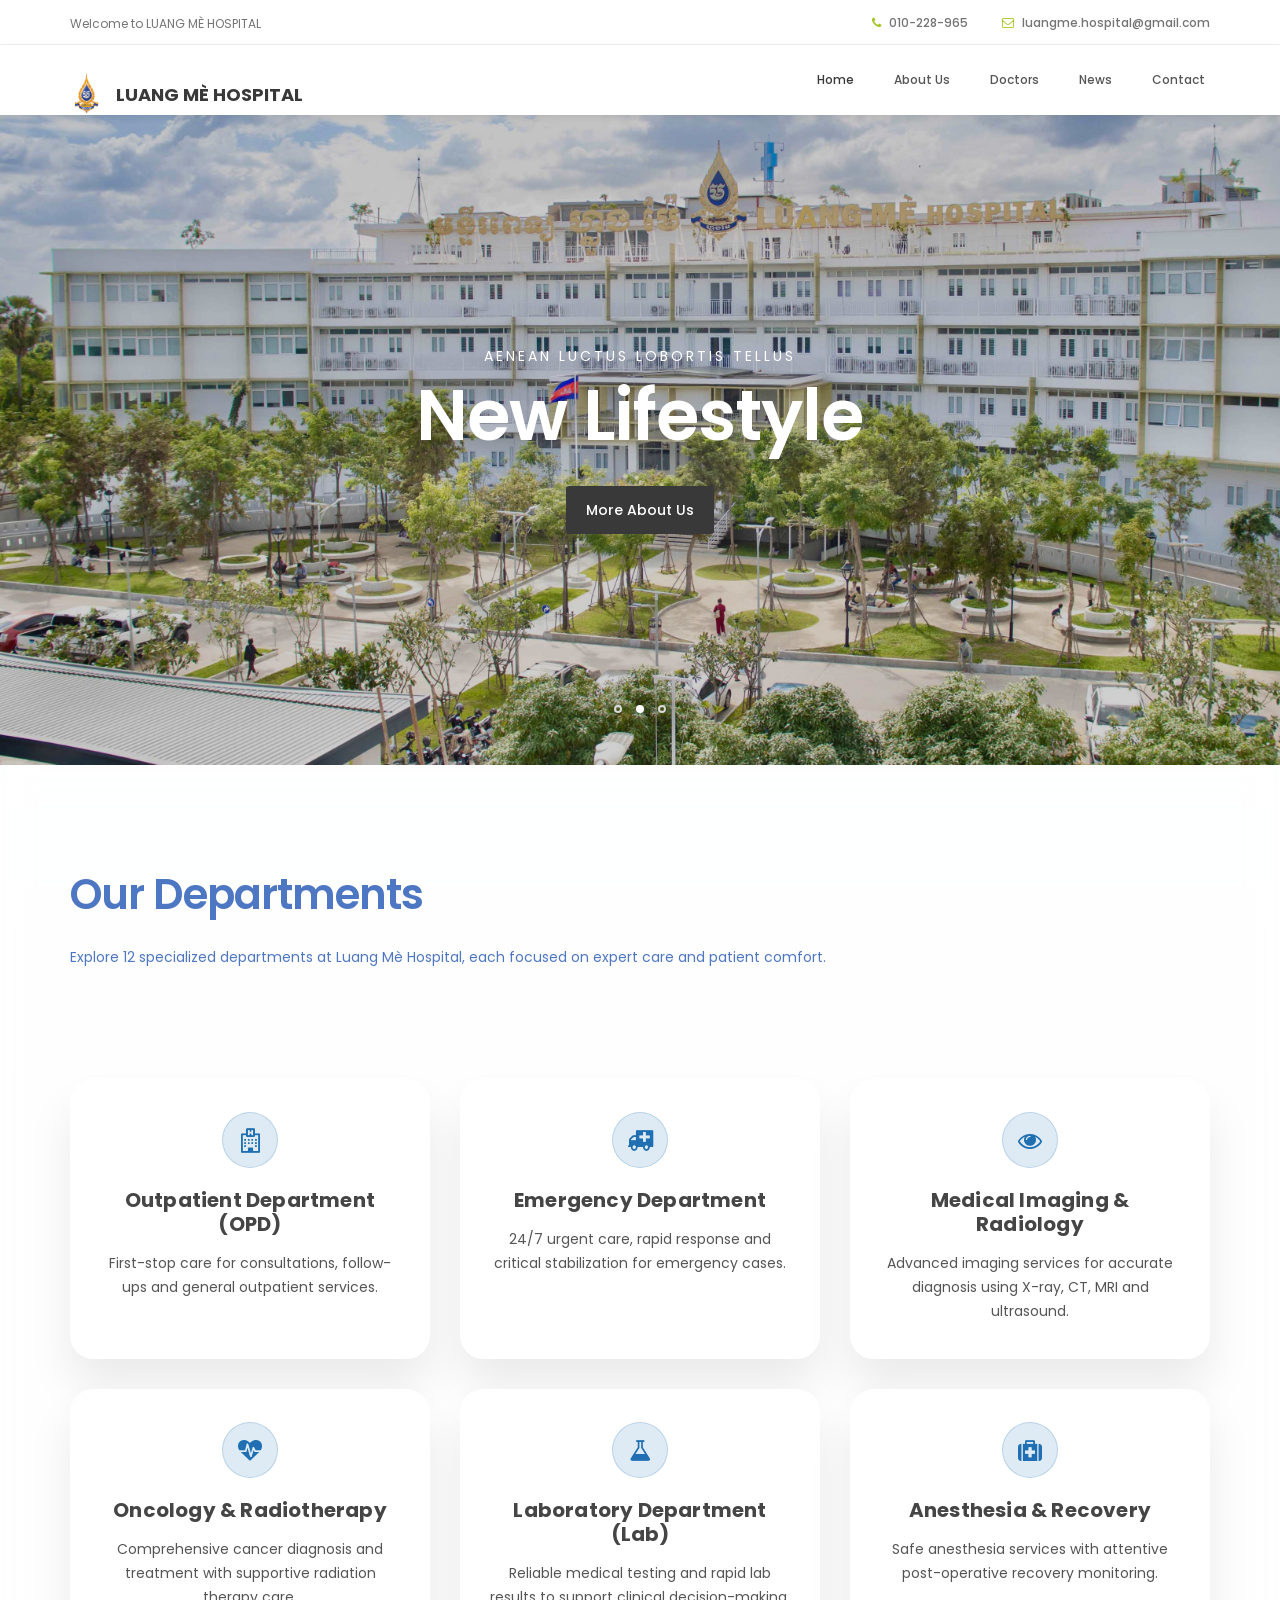
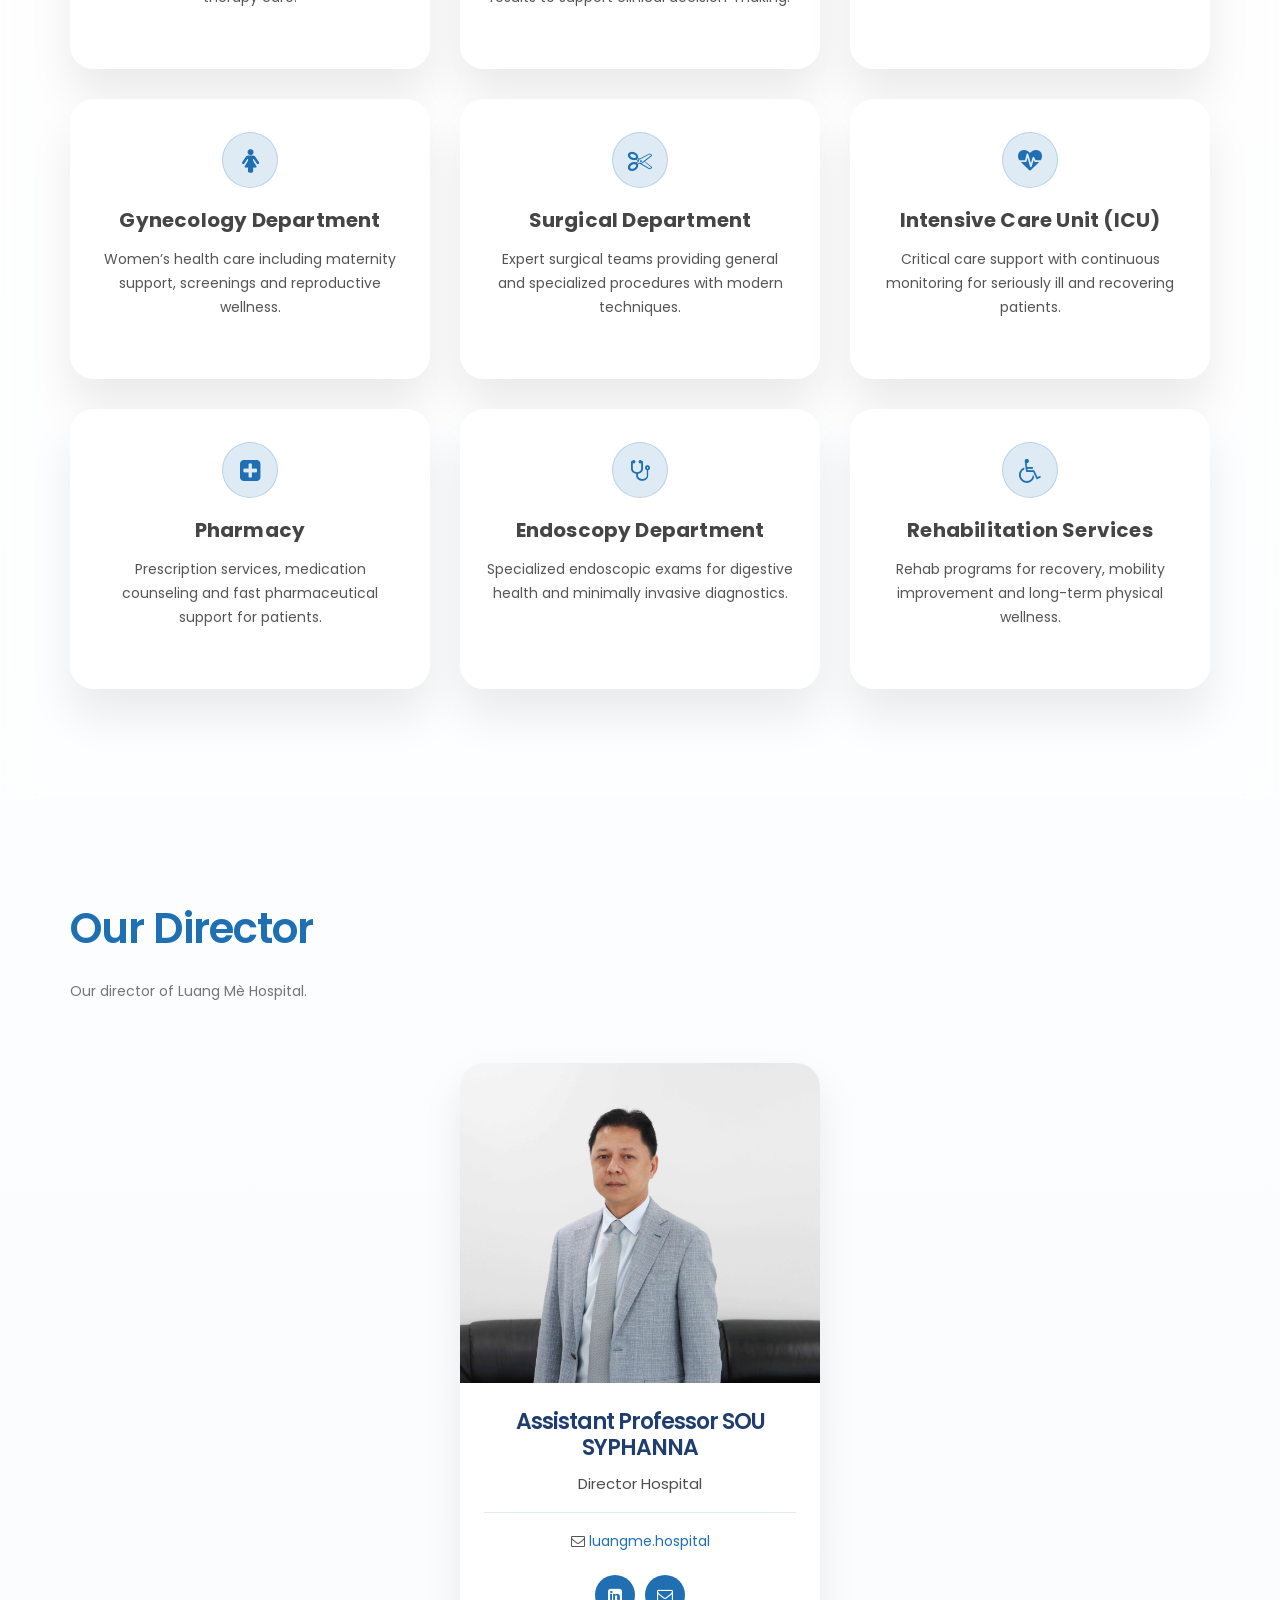
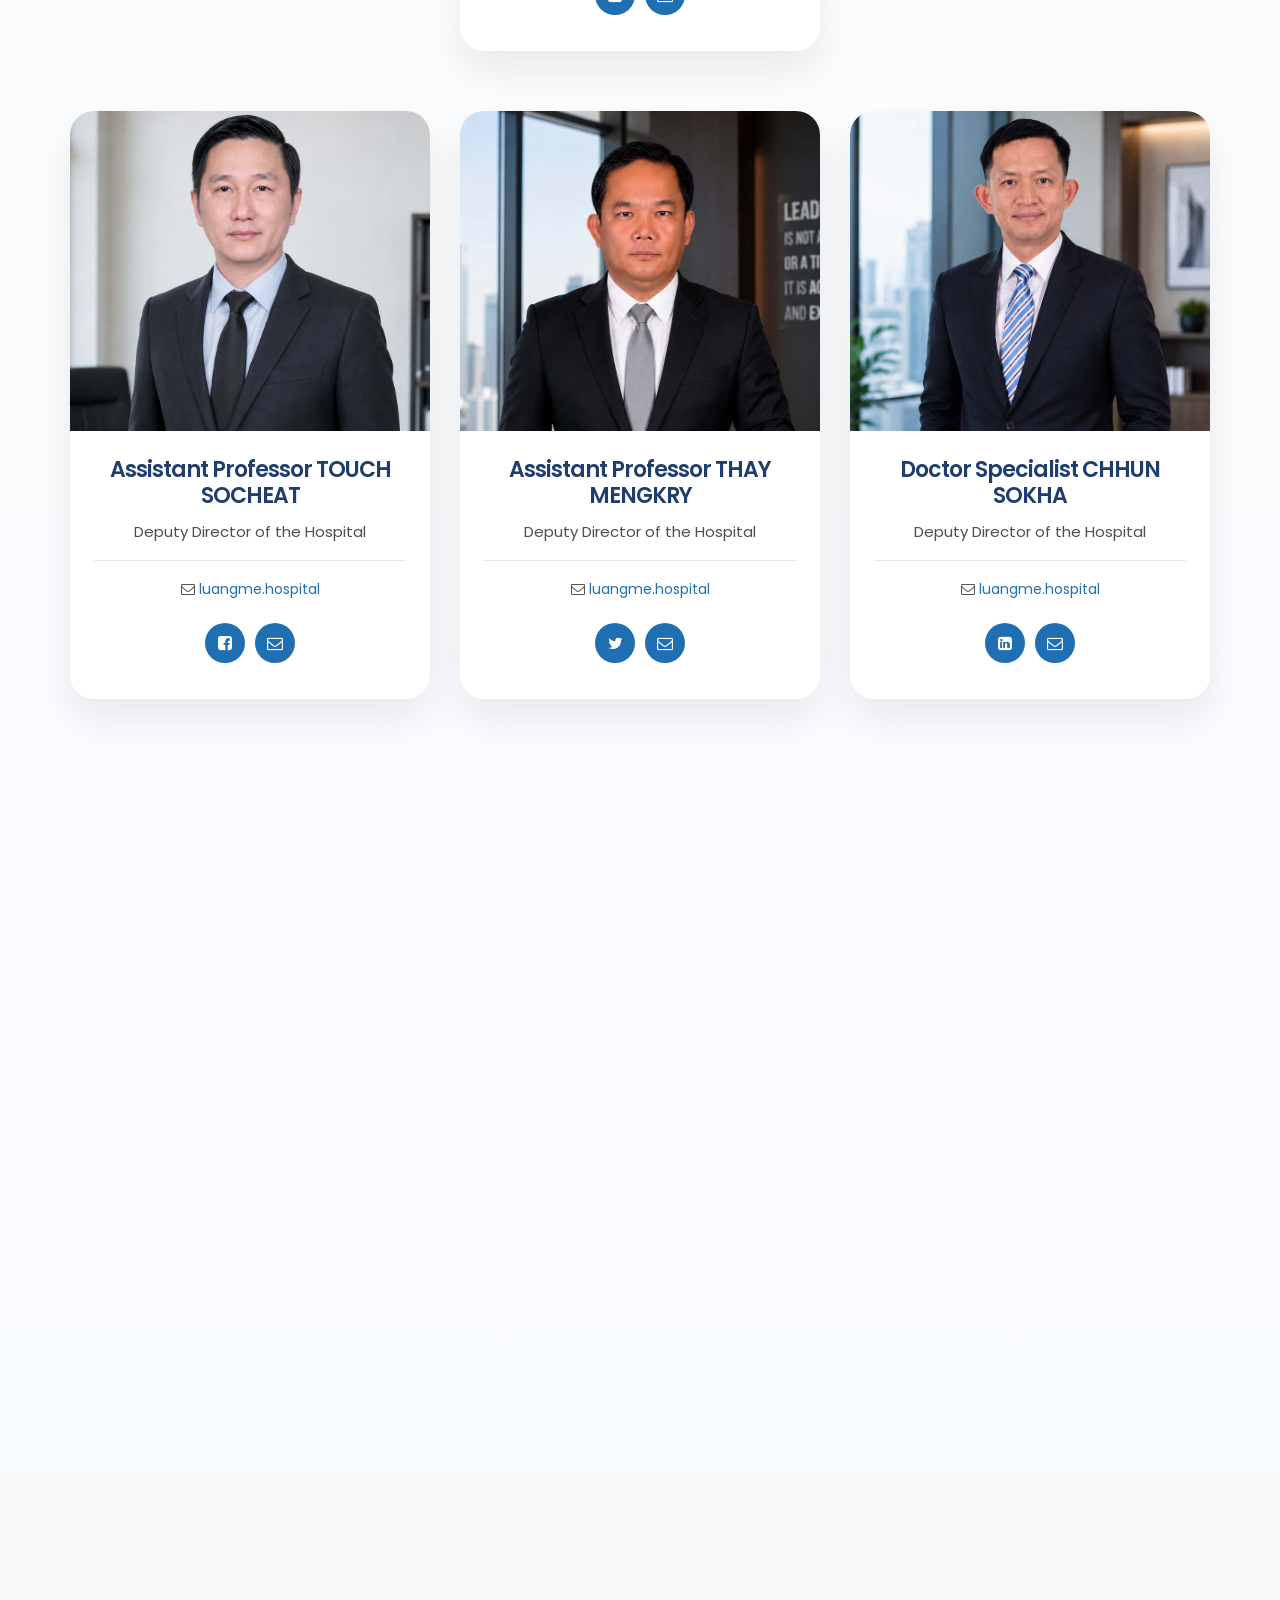
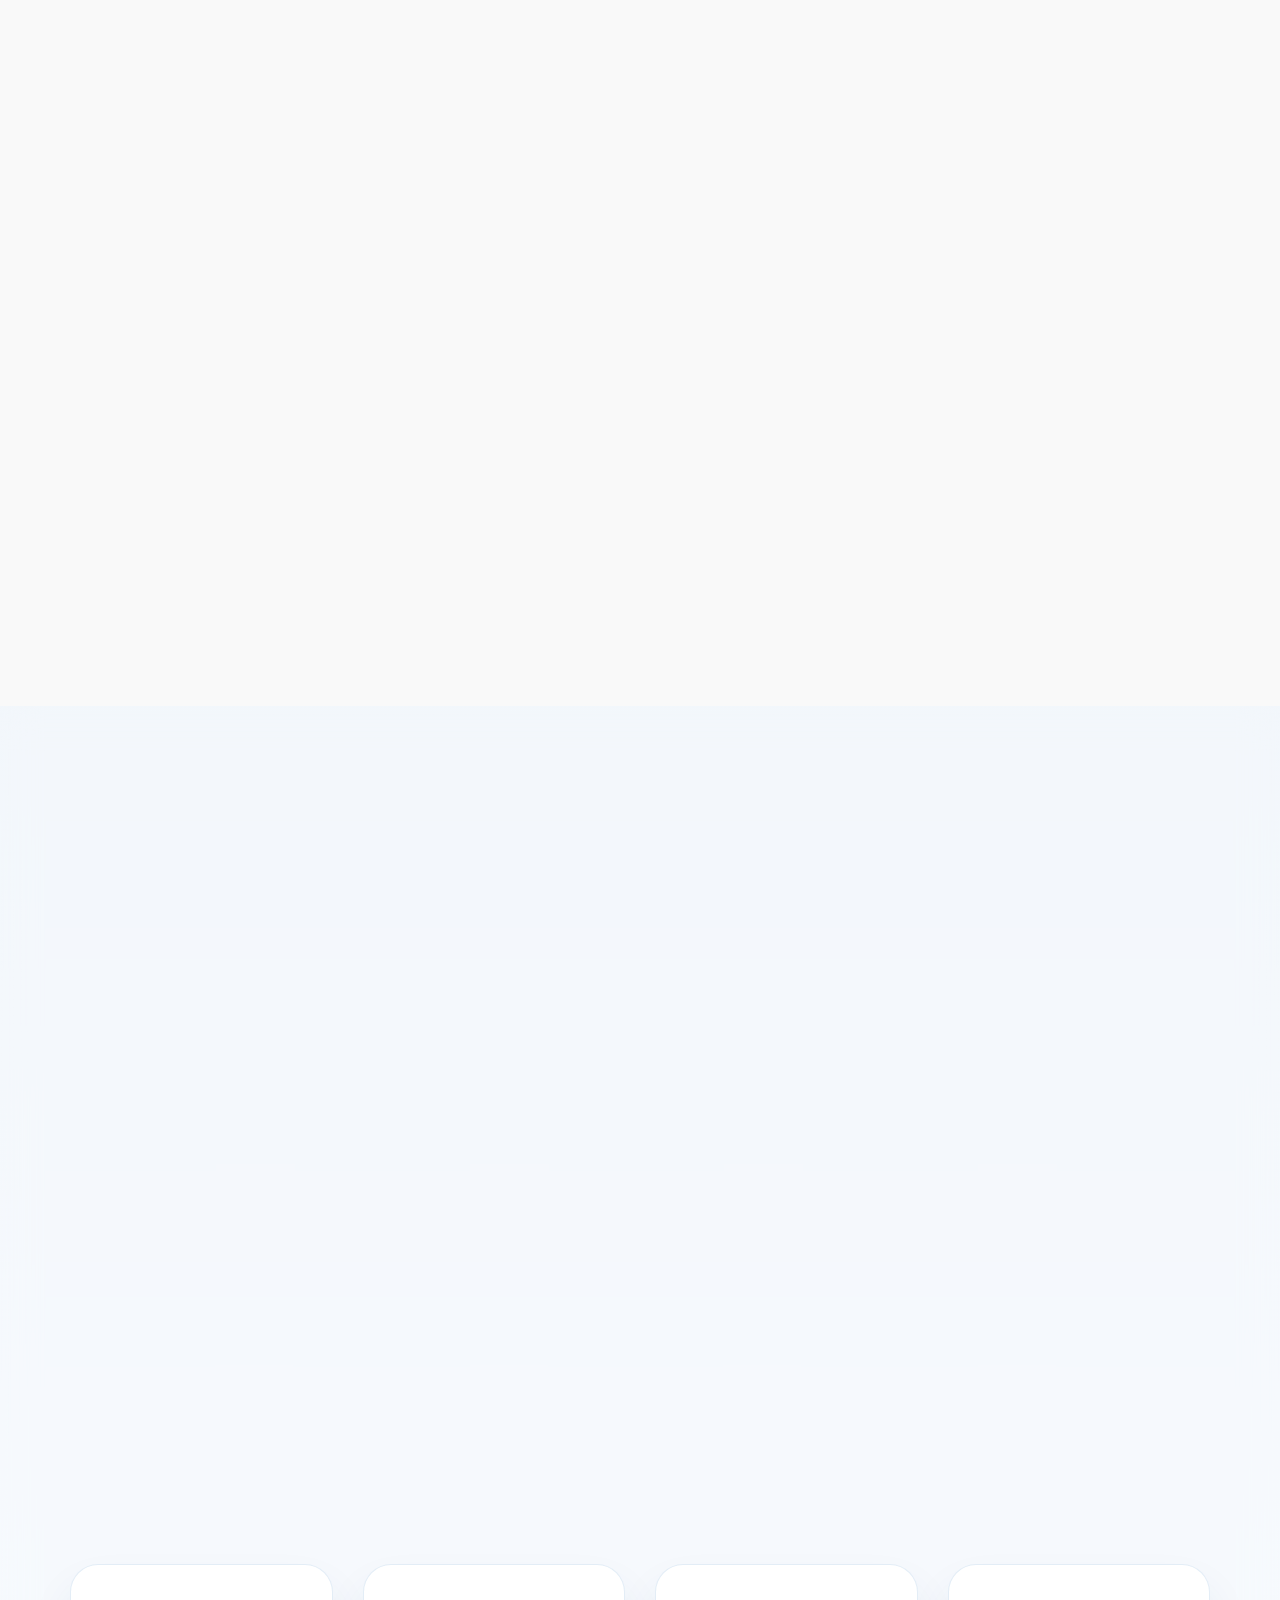
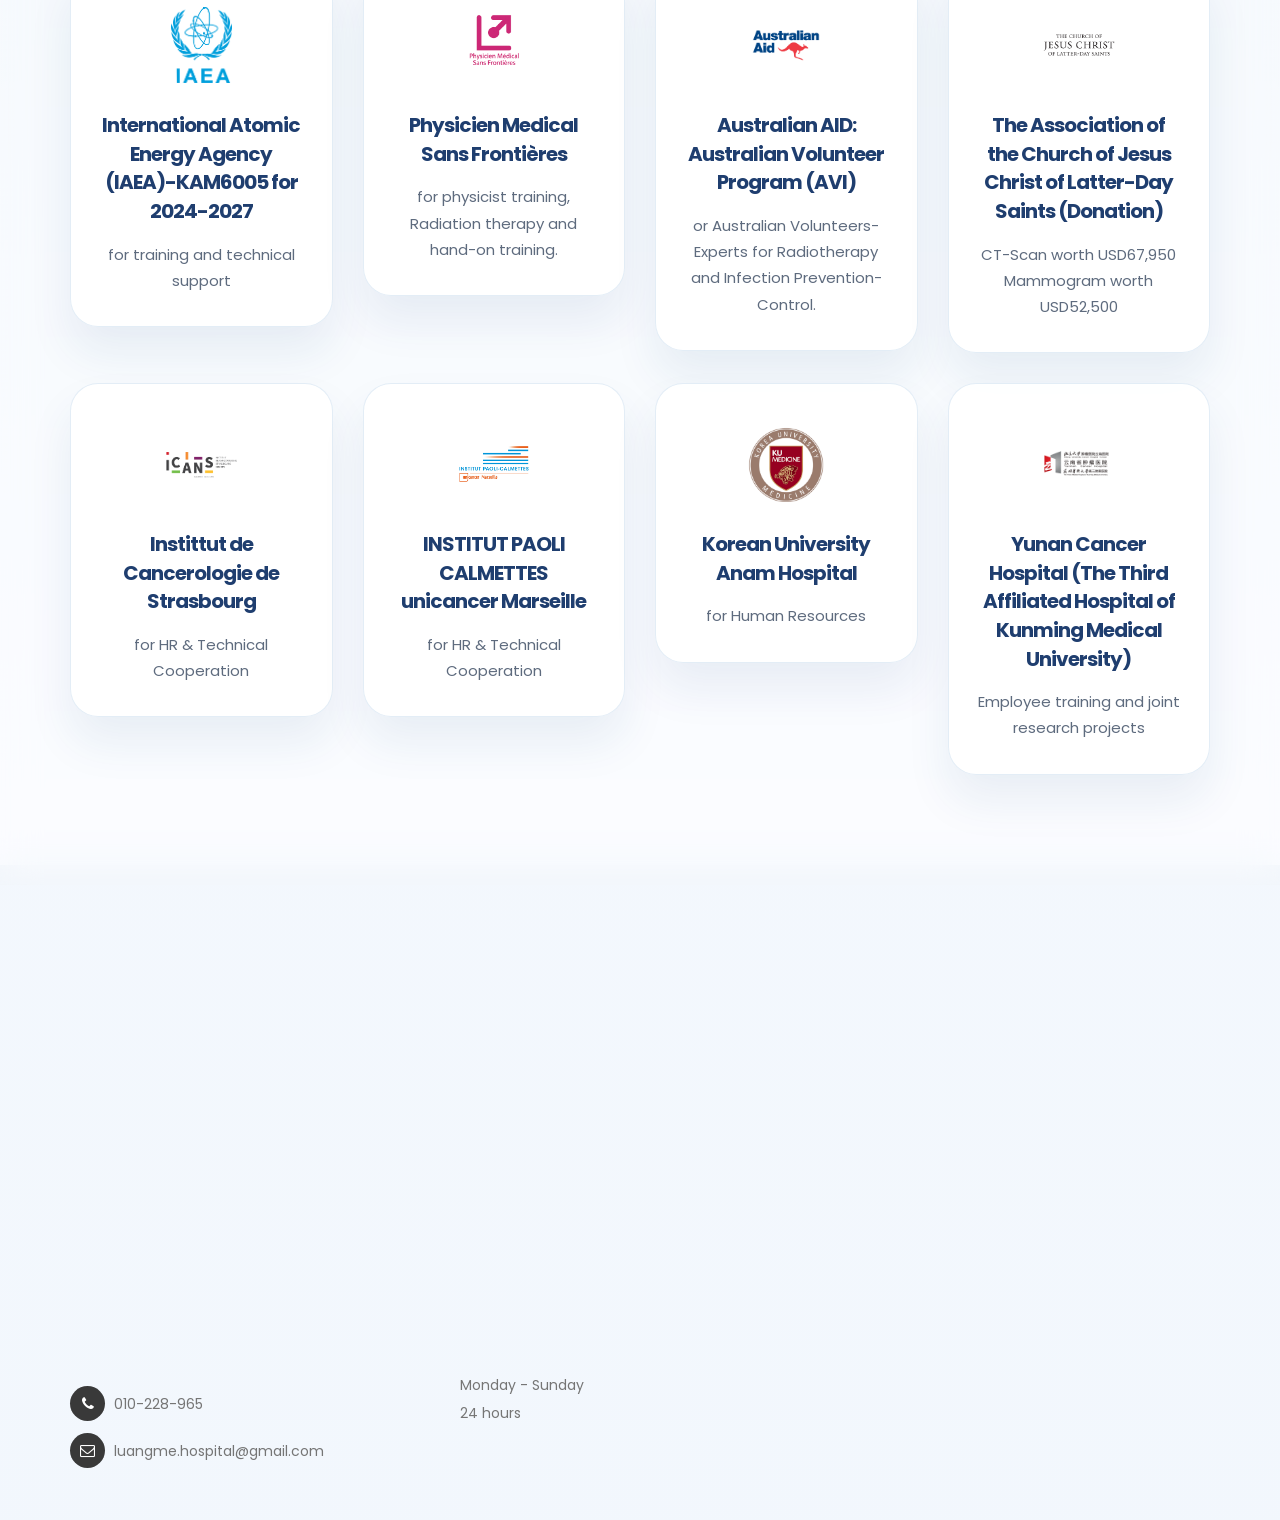
==== index.html @ 2bf67478 "Initial commit" ====
<!DOCTYPE html>
<html lang="en">
<head>

     <title>Health - Medical Website Template</title>
<!--

Template 2098 Health

http://www.tooplate.com/view/2098-health

-->
     <meta charset="UTF-8">
     <meta http-equiv="X-UA-Compatible" content="IE=Edge">
     <meta name="description" content="">
     <meta name="keywords" content="">
     <meta name="author" content="Tooplate">
     <meta name="viewport" content="width=device-width, initial-scale=1, maximum-scale=1">

     <link rel="stylesheet" href="css/bootstrap.min.css">
     <link rel="stylesheet" href="css/font-awesome.min.css">
     <link rel="stylesheet" href="css/animate.css">
     <link rel="stylesheet" href="css/owl.carousel.css">
     <link rel="stylesheet" href="css/owl.theme.default.min.css">

     <!-- MAIN CSS -->
     <link rel="stylesheet" href="css/tooplate-style.css">
     <style>
          body { background: linear-gradient(180deg, rgba(255,255,255,0.98), rgba(242,247,253,0.98)); }
          section#about { position: relative; padding: 100px 0 80px; background: rgba(255,255,255,0.22); }
          section#about::before { content: ''; position: absolute; inset: 0; background: rgba(255,255,255,0.18); backdrop-filter: blur(14px); -webkit-backdrop-filter: blur(14px); }
          section#about .container { position: relative; z-index: 1; }
          section#about .section-title { margin-bottom: 50px; }
          .glass-card { background: rgba(255,255,255,0.96); border: 1px solid rgba(255,255,255,0.9); border-radius: 24px; box-shadow: 0 28px 45px rgba(0,0,0,0.08); padding: 32px 26px; min-height: 280px; display: flex; flex-direction: column; align-items: center; text-align: center; transition: transform 0.3s ease, box-shadow 0.3s ease; }
          .glass-card:hover { transform: translateY(-10px); box-shadow: 0 30px 55px rgba(0,0,0,0.14); }
          .glass-card .dept-sticker { display: inline-flex; width: 56px; height: 56px; border-radius: 50%; background: rgba(31,111,178,0.14); color: #1f6fb2; align-items: center; justify-content: center; margin-bottom: 20px; font-size: 24px; border: 1px solid rgba(31,111,178,0.2); }
          .glass-card h4 { margin: 0 0 14px; font-size: 20px; font-weight: 700; letter-spacing: 0.2px; line-height: 1.2; }
          .glass-card p { margin: 0; color: #555; line-height: 1.7; flex: 1; }
          section#about .row > [class*="col-"] { margin-bottom: 30px; }
          .section-title.white-title h2, .section-title.white-title p { color: #fff; }
          #team .team-grid { margin-top: 30px; }
          #team .team-grid > [class*="col-"] { margin-bottom: 30px; }
          #team .doctor-card { background: rgba(255,255,255,0.98); border-radius: 24px; overflow: hidden; box-shadow: 0 20px 40px rgba(0,0,0,0.08); transition: transform 0.3s ease, box-shadow 0.3s ease; display: flex; flex-direction: column; height: 100%; }
          #team .doctor-card:hover { transform: translateY(-8px); box-shadow: 0 28px 48px rgba(0,0,0,0.14); }
          #team .doctor-card img { width: 100%; height: 320px; object-fit: cover; display: block; }
          #team .doctor-info { padding: 26px 24px 24px; text-align: center; display: flex; flex-direction: column; flex: 1; }
          #team .doctor-info h3 { margin: 0 0 10px; font-size: 22px; color: #1f3e6f; }
          #team .doctor-info p { margin: 0 0 16px; color: #4d4d4d; font-size: 15px; }
          #team .doctor-contact-info { border-top: 1px solid rgba(31,111,178,0.14); padding-top: 16px; margin-top: auto; }
          #team .doctor-contact-info p { margin-bottom: 8px; color: #555; font-size: 14px; }
          #team .doctor-contact-info a { color: #1f6fb2; text-decoration: none; }
          #team .doctor-card .social-icon { justify-content: center; gap: 10px; margin-top: 14px; display: flex; padding-bottom: 12px; }
          #team .doctor-card .social-icon li a { width: 40px; height: 40px; line-height: 40px; font-size: 16px; background: #1f6fb2; color: #fff; border-radius: 50%; transition: background 0.3s ease; }
          #team .doctor-card .social-icon li a:hover { background: #154a82; }
          section#news .row { row-gap: 32px; }
          section#news .col-md-4 { margin-bottom: 32px; }
          section#news .news-thumb { padding-bottom: 20px; }
          .partnership-section { position: relative; padding: 90px 0 80px; background: linear-gradient(180deg, rgba(17,100,173,0.08), rgba(245,248,255,0.98)); }
          .partnership-section::before { content: ''; position: absolute; inset: 0; background: rgba(255,255,255,0.55); backdrop-filter: blur(18px); -webkit-backdrop-filter: blur(18px); pointer-events: none; }
          .partnership-section .container { position: relative; z-index: 1; }
          .partnership-section .section-title, .partnership-section .subsection-title { margin-bottom: 40px; }
          .partnership-section .section-title h2, .partnership-section .subsection-title h3 { color: #16355f; }
          .partnership-section .section-title p, .partnership-section .subsection-title p { color: #4f5a6e; max-width: 760px; margin: 0 auto; }
          .partnership-section .subsection-title h3 { margin-top: 24px; font-size: 26px; letter-spacing: 0.2px; }
          .partnership-section .partner-card { background: rgba(255,255,255,0.92); border-radius: 28px; padding: 32px 28px; min-height: 220px; box-shadow: 0 26px 45px rgba(29,76,122,0.08); transition: transform 0.3s ease, box-shadow 0.3s ease; text-align: center; border: 1px solid rgba(31,111,178,0.12); }
          .partnership-section .partner-card:hover { transform: translateY(-8px); box-shadow: 0 30px 55px rgba(29,76,122,0.12); }
          .partnership-section .partner-logo { display: inline-flex; width: 96px; height: 96px; padding: 10px; align-items: center; justify-content: center; border-radius: 0; background: transparent; color: #1f6fb2; font-size: 32px; margin-bottom: 18px; border: none; overflow: hidden; }
          .partnership-section .partner-logo img { max-width: 100%; max-height: 100%; object-fit: contain; }
          .partnership-section .partner-logo.partner-logo--img { border-radius: 0; }
          .partnership-section .partner-logo.partner-logo--icon { border-radius: 0; }
          .partnership-section .partner-card h4 { margin: 0 0 14px; font-size: 20px; font-weight: 700; color: #1f3e6f; }
          .partnership-section .partner-card p { margin: 0; font-size: 15px; color: #5e6b7e; line-height: 1.75; }
          .partnership-section .partner-grid [class*="col-"] { margin-bottom: 30px; }
          @media (max-width: 767px) {
               .partnership-section .partner-card { padding: 24px 20px; }
               .partnership-section .partner-logo { width: 80px; height: 80px; font-size: 28px; padding: 8px; }
          }
     </style>

</head>
<body id="top" data-spy="scroll" data-target=".navbar-collapse" data-offset="50">

     <!-- PRE LOADER -->
     <section class="preloader">
          <div class="spinner">

               <span class="spinner-rotate"></span>
               
          </div>
     </section>


     <!-- HEADER -->
     <header>
          <div class="container">
               <div class="row">

                    <div class="col-md-4 col-sm-5">
                         <p>Welcome to LUANG MÈ HOSPITAL</p>
                    </div>
                         
                    <div class="col-md-8 col-sm-7 text-align-right">
                         <span class="phone-icon"><i class="fa fa-phone"></i> 010-228-965</span>
                         <span class="email-icon"><i class="fa fa-envelope-o"></i> <a href="#">luangme.hospital@gmail.com</a></span>
                    </div>

               </div>
          </div>
     </header>


     <!-- MENU -->
     <section class="navbar navbar-default navbar-static-top" role="navigation">
          <div class="container">

               <div class="navbar-header">
                    <button class="navbar-toggle" data-toggle="collapse" data-target=".navbar-collapse">
                         <span class="icon icon-bar"></span>
                         <span class="icon icon-bar"></span>
                         <span class="icon icon-bar"></span>
                    </button>
                    <!-- lOGO TEXT HERE -->
                    <a href="index.html" class="navbar-brand" aria-label="Luang Mè Hospital">
                         <img src="images/logo_hospital.png" alt="Luang Mè Hospital logo" style="max-height:50px; display:inline-block; vertical-align:middle;">
                         <span style="display:inline-block; vertical-align:middle; margin-left:8px; font-weight:700;">LUANG MÈ HOSPITAL</span>
                    </a>
               </div>

               <!-- MENU LINKS -->
               <div class="collapse navbar-collapse">
                    <ul class="nav navbar-nav navbar-right">
                         <li><a href="#top" class="smoothScroll">Home</a></li>
                         <li><a href="#about" class="smoothScroll">About Us</a></li>
                         <li><a href="#team" class="smoothScroll">Doctors</a></li>
                         <li><a href="#news" class="smoothScroll">News</a></li>
                         <li><a href="#google-map" class="smoothScroll">Contact</a></li>
                    </ul>
               </div>

          </div>
     </section>


     <!-- HOME -->
     <section id="home" class="slider" data-stellar-background-ratio="0.5">
          <div class="container">
               <div class="row">

                         <div class="owl-carousel owl-theme">
                              <div class="item item-first">
                                   <div class="caption">
                                        <div class="col-md-offset-1 col-md-10">
                                             <h3>Let's make your life happier</h3>
                                             <h1>Healthy Living</h1>
                                             <a href="#team" class="section-btn btn btn-default smoothScroll">Meet Our Doctors</a>
                                        </div>
                                   </div>
                              </div>

                              <div class="item item-second">
                                   <div class="caption">
                                        <div class="col-md-offset-1 col-md-10">
                                             <h3>Aenean luctus lobortis tellus</h3>
                                             <h1>New Lifestyle</h1>
                                             <a href="#about" class="section-btn btn btn-default btn-gray smoothScroll">More About Us</a>
                                        </div>
                                   </div>
                              </div>

                              <div class="item item-third">
                                   <div class="caption">
                                        <div class="col-md-offset-1 col-md-10">
                                             <h3>Pellentesque nec libero nisi</h3>
                                             <h1>Your Health Benefits</h1>
                                             <a href="#news" class="section-btn btn btn-default btn-blue smoothScroll">Read Stories</a>
                                        </div>
                                   </div>
                              </div>
                         </div>

               </div>
          </div>
     </section>


     <!-- ABOUT -->
     <section id="about" data-stellar-background-ratio="1">
          <div class="container">
               <div class="row">
                    <div class="col-md-12 col-sm-12">
                         <div class="section-title wow fadeInUp white-title" data-wow-delay="0.2s">
                              <h2 style="color: hsla(219, 63%, 44%, 0.833);">Our Departments</h2>
                              <p style="color: hsla(219, 63%, 44%, 0.833);">Explore 12 specialized departments at Luang Mè Hospital, each focused on expert care and patient comfort.</p>
                         </div>
                    </div>
               </div>
               <div class="row">
                    <div class="col-md-4 col-sm-6">
                         <div class="glass-card wow fadeInUp" data-wow-delay="0.2s">
                              <span class="dept-sticker"><i class="fa fa-hospital-o"></i></span>
                              <h4>Outpatient Department (OPD)</h4>
                              <p>First-stop care for consultations, follow-ups and general outpatient services.</p>
                         </div>
                    </div>
                    <div class="col-md-4 col-sm-6">
                         <div class="glass-card wow fadeInUp" data-wow-delay="0.3s">
                              <span class="dept-sticker"><i class="fa fa-ambulance"></i></span>
                              <h4>Emergency Department</h4>
                              <p>24/7 urgent care, rapid response and critical stabilization for emergency cases.</p>
                         </div>
                    </div>
                    <div class="col-md-4 col-sm-6">
                         <div class="glass-card wow fadeInUp" data-wow-delay="0.4s">
                              <span class="dept-sticker"><i class="fa fa-eye"></i></span>
                              <h4>Medical Imaging & Radiology</h4>
                              <p>Advanced imaging services for accurate diagnosis using X-ray, CT, MRI and ultrasound.</p>
                         </div>
                    </div>
                    <div class="col-md-4 col-sm-6">
                         <div class="glass-card wow fadeInUp" data-wow-delay="0.5s">
                              <span class="dept-sticker"><i class="fa fa-heartbeat"></i></span>
                              <h4>Oncology & Radiotherapy</h4>
                              <p>Comprehensive cancer diagnosis and treatment with supportive radiation therapy care.</p>
                         </div>
                    </div>
                    <div class="col-md-4 col-sm-6">
                         <div class="glass-card wow fadeInUp" data-wow-delay="0.6s">
                              <span class="dept-sticker"><i class="fa fa-flask"></i></span>
                              <h4>Laboratory Department (Lab)</h4>
                              <p>Reliable medical testing and rapid lab results to support clinical decision-making.</p>
                         </div>
                    </div>
                    <div class="col-md-4 col-sm-6">
                         <div class="glass-card wow fadeInUp" data-wow-delay="0.7s">
                              <span class="dept-sticker"><i class="fa fa-medkit"></i></span>
                              <h4>Anesthesia & Recovery</h4>
                              <p>Safe anesthesia services with attentive post-operative recovery monitoring.</p>
                         </div>
                    </div>
                    <div class="col-md-4 col-sm-6">
                         <div class="glass-card wow fadeInUp" data-wow-delay="0.8s">
                              <span class="dept-sticker"><i class="fa fa-female"></i></span>
                              <h4>Gynecology Department</h4>
                              <p>Women’s health care including maternity support, screenings and reproductive wellness.</p>
                         </div>
                    </div>
                    <div class="col-md-4 col-sm-6">
                         <div class="glass-card wow fadeInUp" data-wow-delay="0.9s">
                              <span class="dept-sticker"><i class="fa fa-scissors"></i></span>
                              <h4>Surgical Department</h4>
                              <p>Expert surgical teams providing general and specialized procedures with modern techniques.</p>
                         </div>
                    </div>
                    <div class="col-md-4 col-sm-6">
                         <div class="glass-card wow fadeInUp" data-wow-delay="1s">
                              <span class="dept-sticker"><i class="fa fa-heartbeat"></i></span>
                              <h4>Intensive Care Unit (ICU)</h4>
                              <p>Critical care support with continuous monitoring for seriously ill and recovering patients.</p>
                         </div>
                    </div>
                    <div class="col-md-4 col-sm-6">
                         <div class="glass-card wow fadeInUp" data-wow-delay="1.1s">
                              <span class="dept-sticker"><i class="fa fa-plus-square"></i></span>
                              <h4>Pharmacy</h4>
                              <p>Prescription services, medication counseling and fast pharmaceutical support for patients.</p>
                         </div>
                    </div>
                    <div class="col-md-4 col-sm-6">
                         <div class="glass-card wow fadeInUp" data-wow-delay="1.2s">
                              <span class="dept-sticker"><i class="fa fa-stethoscope"></i></span>
                              <h4>Endoscopy Department</h4>
                              <p>Specialized endoscopic exams for digestive health and minimally invasive diagnostics.</p>
                         </div>
                    </div>
                    <div class="col-md-4 col-sm-6">
                         <div class="glass-card wow fadeInUp" data-wow-delay="1.3s">
                              <span class="dept-sticker"><i class="fa fa-wheelchair"></i></span>
                              <h4>Rehabilitation Services</h4>
                              <p>Rehab programs for recovery, mobility improvement and long-term physical wellness.</p>
                         </div>
                    </div>
               </div>
          </div>
     </section>

     <!-- -------------EAM ------------------->
     <section id="team" data-stellar-background-ratio="1">
          <div class="container">
               <div class="row">

                    <div class="col-md-12 col-sm-12">
                         <div class="section-title wow fadeInUp" data-wow-delay="0.1s">
                              <h2 style="color: #1f70b2;">Our Director</h2>
                              <p>Our director of Luang Mè Hospital.</p>
                         </div>
                    </div>
               </div>
               <div class="row team-grid">
                    <div class="col-md-4 col-md-offset-4 col-sm-8 col-sm-offset-2">
                         <div class="doctor-card wow fadeInUp" data-wow-delay="0.2s">
                              <img src="images/dr_lmh1.jpg" class="img-responsive" alt="Dr. Samuel Lee">
                              <div class="doctor-info">
                                   <h3>Assistant Professor SOU SYPHANNA</h3>
                                   <p>Director Hospital</p>
                                   <div class="doctor-contact-info">
                                        <p><i class="fa fa-envelope-o"></i> <a href="mailto:samuel.lee@luangme.hospital">luangme.hospital</a></p>
                                   </div>
                                   <ul class="social-icon">
                                        <li><a href="#" class="fa fa-linkedin-square"></a></li>
                                        <li><a href="#" class="fa fa-envelope-o"></a></li>
                                   </ul>
                              </div>
                         </div>
                    </div>
               </div>
               <div class="row team-grid">
                    <div class="col-md-4 col-sm-6">
                         <div class="doctor-card wow fadeInUp" data-wow-delay="0.4s">
                              <img src="images/dr.cheat.jpg" class="img-responsive" alt="Dr. Daniel Brown">
                              <div class="doctor-info">
                                   <h3>Assistant Professor TOUCH SOCHEAT</h3>
                                   <p>Deputy Director of the Hospital</p>
                                   <div class="doctor-contact-info">
                                        <p><i class="fa fa-envelope-o"></i> <a href="mailto:emily.carter@luangme.hospital">luangme.hospital</a></p>
                                   </div>
                                   <ul class="social-icon">
                                        <li><a href="#" class="fa fa-facebook-square"></a></li>
                                        <li><a href="#" class="fa fa-envelope-o"></a></li>
                                   </ul>
                              </div>
                         </div>
                    </div>
                    <div class="col-md-4 col-sm-6">
                         <div class="doctor-card wow fadeInUp" data-wow-delay="0.6s">
                              <img src="images/dr.menkry.jpg" class="img-responsive" alt="Dr. Daniel Brown">
                              <div class="doctor-info">
                                   <h3>Assistant Professor THAY MENGKRY</h3>
                                   <p>Deputy Director of the Hospital</p>
                                   <div class="doctor-contact-info">
                                        <p><i class="fa fa-envelope-o"></i> <a href="mailto:sophia.nguyen@luangme.hospital">luangme.hospital</a></p>
                                   </div>
                                   <ul class="social-icon">
                                        <li><a href="#" class="fa fa-twitter"></a></li>
                                        <li><a href="#" class="fa fa-envelope-o"></a></li>
                                   </ul>
                              </div>
                         </div>
                    </div>
                    <div class="col-md-4 col-sm-6">
                         <div class="doctor-card wow fadeInUp" data-wow-delay="0.8s">
                              <img src="images/dr.sokha.jpg" class="img-responsive" alt="Dr. Daniel Brown">
                              <div class="doctor-info">
                                   <h3>Doctor Specialist CHHUN SOKHA</h3>
                                   <p>Deputy Director of the Hospital</p>
                                   <div class="doctor-contact-info">
                                        <p><i class="fa fa-envelope-o"></i> <a href="mailto:noah.parker@luangme.hospital">luangme.hospital</a></p>
                                   </div>
                                   <ul class="social-icon">
                                        <li><a href="#" class="fa fa-linkedin-square"></a></li>
                                        <li><a href="#" class="fa fa-envelope-o"></a></li>
                                   </ul>
                              </div>
                         </div>
                    </div>
               </div>
               <div class="row team-grid">
                    <div class="col-md-4 col-sm-6">
                         <div class="doctor-card wow fadeInUp" data-wow-delay="1s">
                              <img src="images/dr.bel.jpg" class="img-responsive" alt="Dr. Daniel Brown">
                              <div class="doctor-info">
                                   <h3>Doctor Specialist SEAP BELL</h3>
                                   <p>Head of Medical office</p>
                                   <div class="doctor-contact-info">
                                        <p><i class="fa fa-envelope-o"></i> <a href="mailto:maya.singh@luangme.hospital">luangme.hospital</a></p>
                                   </div>
                                   <ul class="social-icon">
                                        <li><a href="#" class="fa fa-facebook-square"></a></li>
                                        <li><a href="#" class="fa fa-envelope-o"></a></li>
                                   </ul>
                              </div>
                         </div>
                    </div>
                    <div class="col-md-4 col-sm-6">
                         <div class="doctor-card wow fadeInUp" data-wow-delay="1.2s">
                              <img src="images/lmh5.jpg" class="img-responsive" alt="Dr. Daniel Brown">
                              <div class="doctor-info">
                                   <h3>Mr. UN CHANKOSOL</h3>
                                   <p>Head of Administration office & Human Resource Development</p>
                                   <div class="doctor-contact-info">
                                        <p><i class="fa fa-envelope-o"></i> <a href="mailto:daniel.brown@luangme.hospital">luangme.hospital</a></p>
                                   </div>
                                   <ul class="social-icon">
                                        <li><a href="#" class="fa fa-twitter"></a></li>
                                        <li><a href="#" class="fa fa-envelope-o"></a></li>
                                   </ul>
                              </div>
                         </div>
                    </div>
                    <div class="col-md-4 col-sm-6">
                         <div class="doctor-card wow fadeInUp" data-wow-delay="1.4s">
                              <img src="images/mrs.laty.jpg" class="img-responsive" alt="Dr. Daniel Brown">
                              <div class="doctor-info">
                                   <h3>Mrs. MA LATY</h3>
                                   <p>Head of Accounting office</p>
                                   <div class="doctor-contact-info">
                                        <p><i class="fa fa-envelope-o"></i> <a href="mailto:daniel.brown@luangme.hospital">luangme.hospital</a></p>
                                   </div>
                                   <ul class="social-icon">
                                        <li><a href="#" class="fa fa-twitter"></a></li>
                                        <li><a href="#" class="fa fa-envelope-o"></a></li>
                                   </ul>
                              </div>
                         </div>
                    </div>
               </div>
          </div>
     </section>
  <!-- DEPARTMENT OF LUANG MÈ HOSPITAL -->
     <section id="news" data-stellar-background-ratio="2.5">
          <div class="container">
               <div class="row">
                    <div class="col-md-12 col-sm-12">
                         <div class="section-title wow fadeInUp" data-wow-delay="0.1s">
                              <h2 style="color: #1f6fb2;">DEPARTMENT OF LUANG MÈ HOSPITAL</h2>
                         </div>
                    </div>
                    <div class="col-md-4 col-sm-6">
                         <!-- NEWS THUMB -->
                         <div class="news-thumb wow fadeInUp" data-wow-delay="0.4s">
                              <a href="news-detail.html">
                                   <img src="images/OPD.jpg" class="img-responsive" alt="">
                              </a>
                              <div class="news-info">
                                   <span></span>
                                   <h3><a href="news-detail.html">Outpatient Department</a></h3>
                                   <p></p>
                                   <div class="author">
                                        <img src="images/logo_hospital.png" class="img-responsive" alt="">
                                        <div class="author-info">
                                             <h5>Jeremie Carlson</h5>
                                             <p>CEO / Founder</p>
                                        </div>
                                   </div>
                              </div>
                         </div>
                    </div>
                    <div class="col-md-4 col-sm-6">
                         <!-- NEWS THUMB -->
                         <div class="news-thumb wow fadeInUp" data-wow-delay="0.6s">
                              <a href="news-detail.html">
                                   <img src="images/ED.jpg" class="img-responsive" alt="">
                              </a>
                              <div class="news-info">
                                   <span></span>
                                   <h3><a href="news-detail.html">Emergency Department</a></h3>
                                   <p></p>
                                   <div class="author">
                                        <img src="images/logo_hospital.png" class="img-responsive" alt="">
                                        <div class="author-info">
                                             <h5>Jason Stewart</h5>
                                             <p>General Director</p>
                                        </div>
                                   </div>
                              </div>
                         </div>
                    </div>
                    <div class="col-md-4 col-sm-6">
                         <!-- NEWS THUMB -->
                         <div class="news-thumb wow fadeInUp" data-wow-delay="0.8s">
                              <a href="news-detail.html">
                                   <img src="images/Radiology.JPG" class="img-responsive" alt="">
                              </a>
                              <div class="news-info">
                                   <span></span>
                                   <h3><a href="news-detail.html">Medical Imaging & Radiology</a></h3>
                                   <p></p>
                                   <div class="author">
                                        <img src="images/logo_hospital.png" class="img-responsive" alt="">
                                        <div class="author-info">
                                             <h5>Andrio Abero</h5>
                                             <p>Online Advertising</p>
                                        </div>
                                   </div>
                              </div>
                         </div>
                    </div>
               </div>
                <div class="row">
                    <div class="col-md-12 col-sm-12">
                    </div>
                    <div class="col-md-4 col-sm-6">
                         <!-- NEWS THUMB -->
                         <div class="news-thumb wow fadeInUp" data-wow-delay="0.4s">
                              <a href="news-detail.html">
                                   <img src="images/linac.jpg" class="img-responsive" alt="">
                              </a>
                              <div class="news-info">
                                   <span></span>
                                   <h3><a href="news-detail.html">Oncology & Radiotherapy</a></h3>
                                   <p></p>
                                   <div class="author">
                                        <img src="images/logo_hospital.png" class="img-responsive" alt="">
                                        <div class="author-info">
                                             <h5>Jeremie Carlson</h5>
                                             <p>CEO / Founder</p>
                                        </div>
                                   </div>
                              </div>
                         </div>
                    </div>
                    <div class="col-md-4 col-sm-6">
                         <!-- NEWS THUMB -->
                         <div class="news-thumb wow fadeInUp" data-wow-delay="0.6s">
                              <a href="news-detail.html">
                                  <img src="images/lab.JPG" class="img-responsive" alt="">
                              </a>
                              <div class="news-info">
                                   <span></span>
                                   <h3><a href="news-detail.html">Laboratory Department</a></h3>
                                   <p></p>
                                   <div class="author">
                                        <img src="images/logo_hospital.png" class="img-responsive" alt="">
                                        <div class="author-info">
                                             <h5>Jason Stewart</h5>
                                             <p>General Director</p>
                                        </div>
                                   </div>
                              </div>
                         </div>
                    </div>
                    <div class="col-md-4 col-sm-6">
                         <div class="news-thumb wow fadeInUp" data-wow-delay="0.8s">
                              <a href="news-detail.html">
                                   <img src="images/recovery.jpg" class="img-responsive" alt="">
                              </a>
                              <div class="news-info">
                                   <span></span>
                                   <h3><a href="news-detail.html">Anesthesia & Recovery</a></h3>
                                   <p></p>
                                   <div class="author">
                                        <img src="images/logo_hospital.png" class="img-responsive" alt="">
                                        <div class="author-info">
                                             <h5>Andrio Abero</h5>
                                             <p>Online Advertising</p>
                                        </div>
                                   </div>
                              </div>
                         </div>
                    </div>
               </div>
                <div class="row">
                    <div class="col-md-12 col-sm-12">
                    </div>
                    <div class="col-md-4 col-sm-6">
                         <!-- NEWS THUMB -->
                         <div class="news-thumb wow fadeInUp" data-wow-delay="0.4s">
                             <a href="news-detail.html">
                                   <img src="images/recovery.jpg" class="img-responsive" alt="">
                              </a>
                              <div class="news-info">
                                   <span></span>
                                   <h3><a href="news-detail.html">Anesthesia & Recovery</a></h3>
                                   <p></p>
                                   <div class="author">
                                        <img src="images/logo_hospital.png" class="img-responsive" alt="">
                                        <div class="author-info">
                                             <h5>Andrio Abero</h5>
                                             <p>Online Advertising</p>
                                        </div>
                                   </div>
                              </div>
                         </div>
                    </div>
                    <div class="col-md-4 col-sm-6">
                         <!-- NEWS THUMB -->
                         <div class="news-thumb wow fadeInUp" data-wow-delay="0.6s">
                             <a href="news-detail.html">
                                   <img src="images/recovery.jpg" class="img-responsive" alt="">
                              </a>
                              <div class="news-info">
                                   <span></span>
                                   <h3><a href="news-detail.html">Anesthesia & Recovery</a></h3>
                                   <p></p>
                                   <div class="author">
                                        <img src="images/logo_hospital.png" class="img-responsive" alt="">
                                        <div class="author-info">
                                             <h5>Andrio Abero</h5>
                                             <p>Online Advertising</p>
                                        </div>
                                   </div>
                              </div>
                         </div>
                    </div>
                    <div class="col-md-4 col-sm-6">
                         <!-- NEWS THUMB -->
                         <div class="news-thumb wow fadeInUp" data-wow-delay="0.8s">
                             <a href="news-detail.html">
                                   <img src="images/recovery.jpg" class="img-responsive" alt="">
                              </a>
                              <div class="news-info">
                                   <span></span>
                                   <h3><a href="news-detail.html">Anesthesia & Recovery</a></h3>
                                   <p></p>
                                   <div class="author">
                                        <img src="images/logo_hospital.png" class="img-responsive" alt="">
                                        <div class="author-info">
                                             <h5>Andrio Abero</h5>
                                             <p>Online Advertising</p>
                                        </div>
                                   </div>
                              </div>
                         </div>
                    </div>
               </div>
                <div class="row">
                    <div class="col-md-12 col-sm-12">
                    </div>
                    <div class="col-md-4 col-sm-6">
                         <!-- NEWS THUMB -->
                         <div class="news-thumb wow fadeInUp" data-wow-delay="0.4s">
                             <a href="news-detail.html">
                                   <img src="images/recovery.jpg" class="img-responsive" alt="">
                              </a>
                              <div class="news-info">
                                   <span></span>
                                   <h3><a href="news-detail.html">Anesthesia & Recovery</a></h3>
                                   <p></p>
                                   <div class="author">
                                        <img src="images/logo_hospital.png" class="img-responsive" alt="">
                                        <div class="author-info">
                                             <h5>Andrio Abero</h5>
                                             <p>Online Advertising</p>
                                        </div>
                                   </div>
                              </div>
                         </div>
                    </div>

                    <div class="col-md-4 col-sm-6">
                         <!-- NEWS THUMB -->
                         <div class="news-thumb wow fadeInUp" data-wow-delay="0.6s">
                              <a href="news-detail.html">
                                   <img src="images/recovery.jpg" class="img-responsive" alt="">
                              </a>
                              <div class="news-info">
                                   <span></span>
                                   <h3><a href="news-detail.html">Anesthesia & Recovery</a></h3>
                                   <p></p>
                                   <div class="author">
                                        <img src="images/logo_hospital.png" class="img-responsive" alt="">
                                        <div class="author-info">
                                             <h5>Andrio Abero</h5>
                                             <p>Online Advertising</p>
                                        </div>
                                   </div>
                              </div>
                         </div>
                    </div>
                    <div class="col-md-4 col-sm-6">
                         <!-- NEWS THUMB -->
                         <div class="news-thumb wow fadeInUp" data-wow-delay="0.8s">
                           <a href="news-detail.html">
                                   <img src="images/recovery.jpg" class="img-responsive" alt="">
                              </a>
                              <div class="news-info">
                                   <span></span>
                                   <h3><a href="news-detail.html">Anesthesia & Recovery</a></h3>
                                   <p></p>
                                   <div class="author">
                                        <img src="images/logo_hospital.png" class="img-responsive" alt="">
                                        <div class="author-info">
                                             <h5>Andrio Abero</h5>
                                             <p>Online Advertising</p>
                                        </div>
                                   </div>
                              </div>
                         </div>
                    </div>
               </div>
          </div>
     </section>


  <!-- PARTNERSHIPS -->
  <section id="partnerships" class="partnership-section" data-stellar-background-ratio="3">
          <div class="container">
               <div class="row">
                    <div class="col-md-12 col-sm-12">
                         <div class="section-title wow fadeInUp" data-wow-delay="0.4s" style="text-align: center;">
                              <h2 style="color: #1f6fb2;">Our Partnerships</h2>
                              <p>Luang Mè Hospital works with trusted partners to deliver exceptional care locally and around the world.</p>
                         </div>
                    </div>
               </div>
               <div class="row partner-grid">
                    <div class="col-md-4 col-sm-6">
                         <div class="partner-card wow fadeInUp" data-wow-delay="0.4s">
                              <div class="partner-logo partner-logo--img">
                                   <img src="images/UHS_Cambodia_logo.png" alt="UHS Cambodia">
                              </div>
                              <h4>University of Health Science</h4>
                              <p></p>
                         </div>
                    </div>
                    <div class="col-md-4 col-sm-6">
                         <div class="partner-card wow fadeInUp" data-wow-delay="0.6s">
                              <div class="partner-logo partner-logo--img">
                                   <img src="images/Nokor Tep Organization.png" alt="Nokor Tep Organization">
                              </div>
                              <h4>Nokor Tep Organization</h4>
                              <p></p>
                         </div>
                    </div>
                    <div class="col-md-4 col-sm-6">
                         <div class="partner-card wow fadeInUp" data-wow-delay="0.8s">
                              <div class="partner-logo partner-logo--img">
                                   <img src="images/University of Puthisastra.jpg" alt="University of Puthisastra">
                              </div>
                              <h4>University of Puthisastra</h4>
                              <p></p>
                         </div>
                    </div>
                    <div class="col-md-4 col-sm-6">
                         <div class="partner-card wow fadeInUp" data-wow-delay="1s">
                              <div class="partner-logo partner-logo--img">
                                   <img src="images/Health Science Institute.png" alt="Health Science Institute">
                              </div>
                              <h4>Health Science Institute of RCAF</h4>
                              <p></p>
                         </div>
                    </div>
                    <div class="col-md-4 col-sm-6">
                         <div class="partner-card wow fadeInUp" data-wow-delay="1.2s">
                              <div class="partner-logo partner-logo--img">
                                   <img src="images/CamTech University.jpg" alt="CamTech University">
                              </div>
                              <h4>CamTech University</h4>
                              <p></p>
                         </div>
                    </div>
                    <div class="col-md-4 col-sm-6">
                         <div class="partner-card wow fadeInUp" data-wow-delay="1.4s">
                              <div class="partner-logo partner-logo--img">
                                   <img src="images/mou_iu.png" alt="MOU IU">
                              </div>
                              <h4>International University</h4>
                              <p></p>
                         </div>
                    </div>
               </div>
               <div class="row">
                    <div class="col-md-12 col-sm-12">
                         <div class="subsection-title wow fadeInUp" data-wow-delay="0.4s" style="text-align: center;">
                              <h3 style="color: #1f6fb2;">International Partnerships</h3>
                              <p></p>
                         </div>
                    </div>
               </div>
               <div class="row partner-grid">
                    <div class="col-md-3 col-sm-6">
                         <div class="partner-card wow fadeInUp" data-wow-delay="1.6s">
                              <div class="partner-logo partner-logo--img">
                                   <img src="images/International_Atomic_Energy_Agency_Logo.svg.png" alt="IAEA">
                              </div>
                              <h4>International Atomic Energy Agency (IAEA)-KAM6005 for 2024-2027 </h4>
                              <p>for training and technical support</p>
                         </div>
                    </div>
                    <div class="col-md-3 col-sm-6">
                          <div class="partner-card wow fadeInUp" data-wow-delay="1.6s">
                              <div class="partner-logo partner-logo--img">
                                   <img src="images/Physicien Medical.png" alt="IAEA">
                              </div>
                              <h4>Physicien Medical Sans Frontières</h4>
                              <p>for physicist training, Radiation therapy and hand-on training.</p>
                         </div>
                    </div>
                    <div class="col-md-3 col-sm-6">
                         <div class="partner-card wow fadeInUp" data-wow-delay="2s">
                               <div class="partner-logo partner-logo--img">
                                   <img src="images/avi-logo.jpg" alt="">
                              </div>
                              <h4>Australian AID: Australian Volunteer Program (AVI)</h4>
                              <p>or Australian Volunteers-Experts for Radiotherapy and Infection Prevention-Control.</p>
                         </div>
                    </div>
                    <div class="col-md-3 col-sm-6">
                         <div class="partner-card wow fadeInUp" data-wow-delay="2.2s">
                               <div class="partner-logo partner-logo--img">
                                   <img src="images/Logo_of_the_Church_of_Jesus_Christ_of_Latter-day_Saints.svg.png" alt="IAEA">
                              </div>
                              <h4>The Association of the Church of Jesus Christ of Latter-Day Saints (Donation)</h4>
                              <p>CT-Scan worth USD67,950 Mammogram worth USD52,500</p>
                         </div>
                    </div>
                    <div class="col-md-3 col-sm-6">
                         <div class="partner-card wow fadeInUp" data-wow-delay="2.4s">
                               <div class="partner-logo partner-logo--img">
                                   <img src="images/logo-ICANS.png" alt="IAEA">
                              </div>
                              <h4>Instittut de Cancerologie de Strasbourg</h4>
                              <p>for HR & Technical Cooperation</p>
                         </div>
                    </div>
                    <div class="col-md-3 col-sm-6">
                         <div class="partner-card wow fadeInUp" data-wow-delay="2.6s">
                               <div class="partner-logo partner-logo--img">
                                   <img src="images/UNICANCER.jpg" alt="IAEA">
                              </div>
                              <h4>INSTITUT PAOLI CALMETTES unicancer Marseille</h4>
                              <p>for HR & Technical Cooperation</p>
                         </div>
                    </div>
                    <div class="col-md-3 col-sm-6">
                         <div class="partner-card wow fadeInUp" data-wow-delay="2.8s">
                              <div class="partner-logo partner-logo--img">
                                   <img src="images/Korean University Anam Hospital.png" alt="IAEA">
                              </div>
                              <h4>Korean University Anam Hospital</h4>
                              <p>for Human Resources</p>
                         </div>
                    </div>
                    <div class="col-md-3 col-sm-6">
                         <div class="partner-card wow fadeInUp" data-wow-delay="3s">
                               <div class="partner-logo partner-logo--img">
                                   <img src="images/ Hospital of Kunming Medical University.png" alt="IAEA">
                              </div>
                              <h4>Yunan Cancer Hospital (The Third Affiliated Hospital of Kunming Medical University) </h4>
                              <p>Employee training and joint research projects</p>
                         </div>
                    </div>
               </div>
          </div>
     </section>


     <!-- GOOGLE MAP -->
     <section id="google-map">
     <!-- How to change your own map point
            1. Go to Google Maps
            2. Click on your location point
            3. Click "Share" and choose "Embed map" tab
            4. Copy only URL and paste it within the src="" field below
	-->
          <iframe src="https://www.google.com/maps/embed?pb=!1m18!1m12!1m3!1d4556.298137904611!2d104.85644367564201!3d11.497086845486521!2m3!1f0!2f0!3f0!3m2!1i1024!2i768!4f13.1!3m3!1m2!1s0x31095bd552e4db9d%3A0x3819bb33df4944a3!2sLuang%20M%C3%A8%20Hospital!5e1!3m2!1sen!2skh!4v1781059654780!5m2!1sen!2skh" width="100%" height="350" frameborder="0" style="border:0" allowfullscreen></iframe>
     </section>           


     <!-- FOOTER -->
     <footer data-stellar-background-ratio="5">
          <div class="container">
               <div class="row">

                    <div class="col-md-4 col-sm-4">
                         <div class="footer-thumb"> 
                              <h4 class="wow fadeInUp" data-wow-delay="0.4s">Contact Info</h4>
                              <p></p>

                              <div class="contact-info">
                                   <p><i class="fa fa-phone"></i> 010-228-965</p>
                                   <p><i class="fa fa-envelope-o"></i> <a href="#">luangme.hospital@gmail.com</a></p>
                              </div>
                         </div>
                    </div>

                    <div class="col-md-4 col-sm-4"> 
                         <div class="footer-thumb">
                              <div class="opening-hours">
                                   <h4 class="wow fadeInUp" data-wow-delay="0.4s">Opening Hours</h4>
                                   <p>Monday - Sunday <span></span></p>
                                   <p>24 hours</p>
                    </div>
                         <div class="col-md-12 col-sm-4 text-align-right">
                              <div class="angle-up-btn"> 
                                  <a href="#top" class="smoothScroll wow fadeInUp" data-wow-delay="1.2s"><i class="fa fa-angle-up"></i></a>
                              </div>
                         </div>   
                    </div>
                    
               </div>
          </div>
     </footer>

     <!-- SCRIPTS -->
     <script src="js/jquery.js"></script>
     <script src="js/bootstrap.min.js"></script>
     <script src="js/jquery.sticky.js"></script>
     <script src="js/jquery.stellar.min.js"></script>
     <script src="js/wow.min.js"></script>
     <script src="js/smoothscroll.js"></script>
     <script src="js/owl.carousel.min.js"></script>
     <script src="js/custom.js"></script>

</body>
</html>
---- css/tooplate-style.css ----
/*

Template 2098 Health

http://www.tooplate.com/view/2098-health

*/

  @import url('https://fonts.googleapis.com/css?family=Poppins:400,500,600');

  body {
    background: #ffffff;
    font-family: 'Poppins', sans-serif;
    overflow-x: hidden;
  }


  /*---------------------------------------
     TYPOGRAPHY              
  -----------------------------------------*/

  h1,h2,h3,h4,h5,h6 {
    font-weight: 600;
    line-height: inherit;
  }

  h1,h2,h3,h4 {
    letter-spacing: -1px;
  }

  h5 {
    font-weight: 500;
  }

  h1 {
    color: #252525;
    font-size: 5em;
  }

  h2 {
    color: #272727;
    font-size: 3em;
    padding-bottom: 10px;
  }

  h3 {
    font-size: 1.8em;
    line-height: 1.2em;
    margin-bottom: 0;
  }

  h4 {
    color: #454545;
    font-size: 1.8em;
    padding-bottom: 2px;
  }

  h6 {
    letter-spacing: 0;
    font-weight: normal;
  }

  p {
    color: #757575;
    font-size: 14px;
    font-weight: normal;
    line-height: 24px;
  }


  /*---------------------------------------
     GENERAL               
  -----------------------------------------*/

  html{
    -webkit-font-smoothing: antialiased;
  }

  a {
    color: #252525;
    -webkit-transition: 0.5s;
    transition: 0.5s;
    text-decoration: none !important;
  }

  a:hover, a:active, a:focus {
    color: #a5c422;
    outline: none;
  }

  ::-webkit-scrollbar{
    width: 8px;
    height: 8px;
  }

  ::-webkit-scrollbar-thumb {
    cursor: pointer;
    background: #000000;
  }

  .section-title {
    padding-bottom: 20px;
  }

  .section-title h2 {
    margin-top: 0;
  }

  .section-btn {
    background: #a5c422;
    border: 0;
    border-radius: 3px;
    color: #ffffff;
    font-size: inherit;
    font-weight: 500;
    padding: 14px 20px;
    transition: transform 0.1s ease-in;
    transform: translateX(0);
  }

  .section-btn:hover {
    transform: translateY(-5px);
  }

  .text-align-right {
    text-align: right;
  }

  .text-align-center {
    text-align: center;
  }

  .border-top {
    border-top: 1px solid #f2f2f2;
    margin-top: 4em;
    padding-top: 2.5em;
  }

  .btn-gray {
    background: #393939;
  }

  .btn-blue {
    background: #4267b2;
  }

  .news-thumb {
    background: #ffffff;
    border-radius: 10px;
  }
  .news-thumb img {
    border-radius: 10px 10px 0 0;
  }

  .news-info {
    padding: 30px;
    text-align: left;
  }
  .news-info span {
    display: block;
    letter-spacing: 0.5px;
  }
  .news-info h3 {
    margin-top: 10px;
    margin-bottom: 10px;
  }

  .author {
    border-top: 1px solid #f0f0f0;
    padding-top: 1.5em;
    margin-top: 2em;
  }
  .author img,
  .author .author-info {
    display: inline-block;
    vertical-align: top;
  }
  .author-info h5 {
    margin-bottom: 0;
  }
  .author img {
    border-radius: 100%;
    width: 50px;
    height: 50px;
    margin-right: 10px;
  }

  /* Hospital logo should keep its aspect ratio and not be circular */
  .author img[src*="logo_hospital.png"] {
    border-radius: 0;
    width: auto;
    height: 50px;
    margin-right: 10px;
    object-fit: contain;
  }


  #about, #team, #news,
  #news-detail {
    position: relative;
    padding-top: 100px;
    padding-bottom: 100px;
  }

  #news, #service {
    text-align: center;
  }

  #google-map {
    line-height: 0;
    margin: 0;
    padding: 0;
  }


  /*---------------------------------------
       PRE LOADER              
  -----------------------------------------*/

  .preloader {
    position: fixed;
    top: 0;
    left: 0;
    width: 100%;
    height: 100%;
    z-index: 99999;
    display: flex;
    flex-flow: row nowrap;
    justify-content: center;
    align-items: center;
    background: none repeat scroll 0 0 #ffffff;
  }

  .spinner {
    border: 1px solid transparent;
    border-radius: 3px;
    position: relative;
  }

  .spinner:before {
    content: '';
    box-sizing: border-box;
    position: absolute;
    top: 50%;
    left: 50%;
    width: 45px;
    height: 45px;
    margin-top: -10px;
    margin-left: -10px;
    border-radius: 50%;
    border: 1px solid #575757;
    border-top-color: #ffffff;
    animation: spinner .9s linear infinite;
  }

  @-webkit-@keyframes spinner {
    to {transform: rotate(360deg);}
  }

  @keyframes spinner {
    to {transform: rotate(360deg);}
  }



  /*---------------------------------------
      MENU              
  -----------------------------------------*/

  header {
    background: #ffffff;
    border-bottom: 1px solid #f2f2f2;
    display: flex;
    height: 45px;
  }

  header .col-md-8 {
    padding-right: 0;
  }

  header p,
  header span {
    font-size: 12px;
    line-height: 24px;
    padding-top: 12px;
  }

  header a,
  header span {
    color: #747474;
  }

  header span {
    font-weight: 500;
    display: inline-block;
    padding: 11px 15px;
  }

  header span.date-icon {
    border-left: 1px solid #f2f2f2;
    border-right: 1px solid #f2f2f2;
    padding-right: 19px;
    padding-left: 19px;
  }

  header span i {
    color: #a5c422;
    margin-right: 5px;
  }



  /*---------------------------------------
      MENU              
  -----------------------------------------*/

  .navbar-default {
    background: #ffffff;
    box-shadow: 0 2px 8px rgba(0,0,0,.075);
    border: none;
    margin-bottom: 0;
    padding: 10px;
  }

  .navbar-default .navbar-brand {
    color: #393939;
    font-weight: 500;
  }

  .navbar-default .navbar-brand .fa {
    color: #a5c422;
  }

  .navbar-default .navbar-nav li.appointment-btn {
    margin: 3px 0 0 20px;
  }

  .navbar-default .navbar-nav li.appointment-btn a {
    background: #a5c422;
    border-radius: 3px;
    color: #ffffff;
    font-weight: 600;
    padding-top: 12px;
    padding-bottom: 12px;
  }

  .navbar-default .navbar-nav li.appointment-btn a:hover {
    background: #4267b2;
    color: #ffffff !important;
  }

  .navbar-default .navbar-nav li a {
    color: #555555;
    font-size: 12px;
    font-weight: 500;
    padding-right: 20px;
    padding-left: 20px;
    -webkit-transition: all ease-in-out 0.4s;
    transition: all ease-in-out 0.4s;
  }

  .navbar-default .navbar-nav > li a:hover {
    color: #393939 !important;
  }

  .navbar-default .navbar-nav > li > a:hover,
  .navbar-default .navbar-nav > li > a:focus {
    color: #555555;
    background-color: transparent;
  }

  .navbar-default .navbar-nav > .active > a,
  .navbar-default .navbar-nav > .active > a:hover,
  .navbar-default .navbar-nav > .active > a:focus {
    color: #393939;
    background-color: transparent;
  }

  .navbar-default .navbar-toggle {
    border: none;
    padding-top: 10px;
  }

  .navbar-default .navbar-toggle .icon-bar {
    background: #393939;
    border-color: transparent;
  }

  .navbar-default .navbar-toggle:hover,
  .navbar-default .navbar-toggle:focus { 
    background-color: transparent;
  }



  /*---------------------------------------
      HOME              
  -----------------------------------------*/

  #home h1 {
    color: #ffffff;
    padding-bottom: 10px;
    margin-top: 0;
  }

  #home h3 {
    color: #ffffff;
    font-size: 14px;
    font-weight: normal;
    line-height: inherit;
    letter-spacing: 3px;
    text-transform: uppercase;
    margin: 0;
  }

  .slider .container {
    width: 100%;
  }

  .slider .owl-dots {
      position: absolute;
      top: 575px;
      width: 100%;
      justify-content: center;
  }

  .owl-theme .owl-dots .owl-dot span {
    width: 8px;
    height: 8px;
    margin: 5px 7px;
    border: 2px solid #d9d9d9;
    background: transparent;
    display: block;
    -webkit-backface-visibility: visible;
    transition: opacity 200ms ease;
    border-radius: 30px;
  }

  .owl-theme .owl-dots .owl-dot.active span, .owl-theme .owl-dots .owl-dot:hover span {
    background-color: #ffffff;
    border-color: transparent;
  }

  .slider .caption {
    display: flex;
    justify-content: center;
    flex-direction: column;
    text-align: center;
    background-color: rgba(20,20,20,0.2);
    height: 100%;
    color: #fff;
    cursor: e-resize;
  }

  .slider .item {
    background-position: inherit;
    background-repeat: no-repeat;
    background-attachment: local;
    background-size: cover;
    height: 650px;
  }

  .slider .item-first {
    background-image: url(../images/LMH_1.jpg);
  }

  .slider .item-second {
    background-image: url(../images/LMH_1.jpg);
  }

  .slider .item-third {
    background-image: url(../images/LMH_1.jpg);
  }


  /*---------------------------------------
      ABOUT              
  -----------------------------------------*/

  #about {
    background: url('') no-repeat top center;
    background-size: cover;
    padding-top: 150px;
    padding-bottom: 150px;
  }

  .profile img,
  .profile figcaption {
    display: inline-block;
    vertical-align: top;
    margin-top: 1em;
  }
  .profile img {
    border-radius: 100%;
    width: 65px;
    height: 65px;
    margin-right: 1em;
  }
  .profile figcaption h3 {
    margin-top: 0;
  }

  #about h6 {
    color: #858585;
    margin: 0;
  }



  /*---------------------------------------
      TEAM MEMBERS              
  -----------------------------------------*/

  .team-thumb {
    background-color: #f9f9f9;
    border-radius: 0 0 10px 10px;
    position: relative;
    overflow: hidden;
    cursor: pointer;
  }

  .team-info {
    padding: 20px 30px 0 30px;
  }

  .team-contact-info {
    border-top: 1px solid #e9e9e9;
    padding-top: 1.2em;
    margin-top: 1.5em;
  }

  .team-contact-info .fa {
    margin-right: 5px;
    display: inline-block;
  }

  .team-contact-info p {
    margin-bottom: 2px;
  }

  .team-contact-info a {
    color: #757575;
  }

  .team-thumb .social-icon li {
    font-weight: 500;
  }

  .team-thumb .social-icon li a {
    background: #ffffff;
    border-radius: 100%;
    font-size: 20px;
    width: 50px;
    height: 50px;
    line-height: 50px;
    margin: 0 2px 0 2px;
  }

  .team-thumb .social-icon {
    opacity: 0;
    transform: translateY(100%);
    transition: 0.5s 0.2s;
    text-align: center;
    position: relative;
    top: 0;
  }

  .team-thumb:hover .social-icon {
    opacity: 1;
    transition-delay: 0.3s;
    transform: translateY(0px);
    top: -22em;
  }



  /*---------------------------------------
     SERVICE              
  -----------------------------------------*/

  #service {
    background: #a5c422;
  }

  #service h2,
  #service h4 {
    color: #ffffff;
  }

  #service p {
    color: #d9d9d9;
  }

  #service .service-thumb {
    padding: 0 22px;
  }

  #service .fa {
    font-size: 50px;
    margin-bottom: 10px;
    background: #ffffff;
    color: #a5c422;
    width: 120px;
    height: 120px;
    line-height: 120px;
    border-radius: 100%;
  }


  /*---------------------------------------
      NEWS             
  -----------------------------------------*/

  #news, #news-detail {
    background: #f9f9f9;
  }

  #news-detail blockquote {
    margin: 30px 0;
  }

  .news-detail-thumb .news-image img {
    border-radius: 10px;
  }

  .news-detail-thumb h3 {
    margin-bottom: 8px;
  }

  .news-image {
    margin-bottom: 30px;
    position: relative;
  }

  .news-image img {
    width: 100%;
  }

  .news-detail-thumb ul {
    margin: 32px 12px 22px 0px;
  }

  .news-detail-thumb ul li {
    list-style: circle;
    font-weight: normal;
    padding: 6px 12px 6px 0px;
  }

  .news-sidebar {
    margin-top: 16px;
  }

  .news-social-share {
    text-align: center;
    padding-top: 22px;
  }

  .news-social-share .btn {
    border-radius: 100px;
    border: none;
    font-size: 10px;
    font-weight: 600;
    margin: 2px 6px;
    padding: 8px 14px;
  }

  .news-social-share .btn-primary {
    background: #3b5998;
  }

  .news-social-share .btn-success {
    background: #1da1f2;
  }

  .news-social-share .btn-danger {
    background: #dd4b39;
  }

  .news-social-share a .fa {
    padding-right: 4px;
  }

  .recent-post {
    padding-top: 2px;
    padding-bottom: 18px;
  }

  .recent-post .media img {
    border-radius: 100%;
    width: 80px;
    height: 80px;
    margin-right: 5px;
  }

  .recent-post .media-heading {
    font-size: 16px;
    font-weight: 500;
    line-height: inherit;
    margin-top: 5px;
  }

  .news-categories {
    margin-top: 8px;
  }

  .news-categories li a {
    color: #2b2b2b;
  }

  .news-ads {
    background: #ffffff;
    border-right: 4px solid #2b2b2b;
    padding: 42px;
    text-align: center;
    margin: 26px 0 26px 0;
  }

  .news-ads.sidebar-ads {
    border-left: 4px solid #2b2b2b;
    border-right: 0px;
  }

  .news-ads h4 {
    font-size: 18px;
  }

  .news-tags h4 {
    padding-bottom: 6px;
  }

  .news-categories li,
  .news-tags li {
    list-style: none;
    display: inline-block;
    margin: 4px;
  }

  .news-tags li a {
    background: #393939;
    border-radius: 50px;
    color: #ffffff;
    display: inline-block;
    font-size: 12px;
    font-weight: 500;
    text-decoration: none;
    float: left;
    min-width: 30px;
    padding: 6px 12px;
    -webkit-transition: all ease-in-out 0.4s;
    transition: all ease-in-out 0.4s;
  }

  .news-tags li a:hover {
    background: #4267b2;
  }



  /*---------------------------------------
      APPOINTMENT             
  -----------------------------------------*/

  #appointment {
    padding-top: 100px;
  }

  #appointment label {
    color: #393939;
    font-weight: 500;
  }

  #appointment .form-control {
    background: #f9f9f9;
    border: none;
    border-radius: 3px;
    box-shadow: none;
    font-size: 14px;
    font-weight: normal;
    margin-bottom: 15px;
    transition: all ease-in-out 0.4s;
  }

  #appointment input,
  #appointment select {
    height: 45px;
  }

  #appointment button#cf-submit {
    background: #a5c422;
    color: #ffffff;
    font-weight: 600;
    height: 55px;
  }

  #appointment button#cf-submit:hover {
    background: #393939;
    color: #ffffff;
  }


  /*---------------------------------------
     FOOTER              
  -----------------------------------------*/

  footer {
    padding-top: 80px;
    padding-bottom: 40px;
  }

  footer h4 {
    padding-bottom: 5px;
  }

  footer a {
    color: #757575;
  }

  footer a:hover {
    color: #4267b2;
  }

  .contact-info {
    padding-top: 10px;
  }

  .contact-info .fa {
    background: #393939;
    border-radius: 100%;
    color: #ffffff;
    font-size: 15px;
    width: 35px;
    height: 35px;
    line-height: 35px;
    text-align: center;
    margin-right: 5px;
    margin-bottom: 2px;
  }

  .latest-stories {
    margin-bottom: 20px;
  }

  .stories-image,
  .stories-info {
    display: inline-block;
    vertical-align: top;
  }

  .stories-image img {
    border-radius: 100%;
    width: 65px;
    height: 65px;
  }

  .stories-info {
    margin-left: 15px;
  }

  .stories-info h5 {
    margin-bottom: 2px;
  }

  .stories-info span {
    color: #858585;
    font-size: 12px;
  }

  .opening-hours p {
    line-height: 18px;
  }

  .opening-hours span {
    font-weight: 500;
    display: inline-block;
    padding-left: 10px;
  }

  .copyright-text p,
  .footer-link a {
    color: #858585;
    font-size: 12px;
    font-weight: 500;
  }

  .footer-link a {
    font-size: 12px;
    display: inline-block;
    padding: 0 10px;
    margin-top: 4px;
  }

  .angle-up-btn {
    position: relative;
    bottom: 4em;
    display: block;
  }

  .angle-up-btn a {
    background: #ffffff;
    border: 1px solid #f2f2f2;
    border-radius: 3px;
    font-size: 20px;
    color: #393939;
    display: inline-block;
    text-align: center;
    width: 40px;
    height: 40px;
    line-height: 38px;
    transition: transform 0.1s ease-in;
    transform: translateX(0);
  }

  .angle-up-btn a:hover {
    background: #4267b2;
    color: #ffffff;
    transform: translateY(-5px);
  }


  /*---------------------------------------
     SOCIAL ICON              
  -----------------------------------------*/

  .social-icon {
    position: relative;
    padding: 0;
    margin: 0;
  }

  .social-icon li {
    display: inline-block;
    list-style: none;
  }

  .social-icon li a {
    border-radius: 100px;
    color: #464646;
    font-size: 15px;
    width: 35px;
    height: 35px;
    line-height: 35px;
    text-decoration: none;
    text-align: center;
    transition: all 0.4s ease-in-out;
    position: relative;
  }

  .social-icon li a:hover {
    background: #4267b2;
    color: #ffffff;
  }


  /*---------------------------------------
     RESPONSIVE STYLES              
  -----------------------------------------*/

  @media only screen and (max-width: 1200px) {
    h1 {
      font-size: 4em;
    }
    h2 {
      font-size: 2.5em;
    }
    h3 {
      font-size: 1.5em;
    }

    header {
      height: inherit;
    }
    header span.date-icon {
      border: 0;
      padding-right: 0;
      padding-left: 0;
    }
    header span.email-icon {
      padding-top: 0;
    }

    .navbar-default .navbar-nav li a {
      padding-right: 15px;
      padding-left: 15px;
    }
  }

  @media only screen and (max-width: 992px) {
    .slider .item {
      background-position: center;
    }

    header {
      padding-bottom: 10px;
    }
    header .text-align-right {
      text-align: left;
    }
    header span {
      padding-top: 0;
      padding-left: 0;
      padding-bottom: 0;
    }
  }

  @media only screen and (max-width: 767px) {
    .navbar-default .navbar-collapse, .navbar-default .navbar-form {
      border-color: transparent;
    }
    .navbar-default .navbar-nav li.appointment-btn {
      margin-left: 15px;
    }
    .navbar-default .navbar-nav li a {
      display: inline-block;
      padding-top: 8px;
      padding-bottom: 8px;
    }

    .news-sidebar {
      margin-top: 2em;
    }

    #appointment-form {
      padding-top: 4em;
      padding-bottom: 4em;
    }

    footer {
      padding-top: 60px;
      padding-bottom: 0;
    }
    .footer-thumb {
      padding-bottom: 10px;
    }

    .border-top {
      text-align: center;
    }

    .copyright-text {
      margin-top: 10px;
    }

    .angle-up-btn {
      bottom: 10em;
    }
  }

  @media only screen and (max-width: 639px) {
    h1 {
      font-size: 3em;
      line-height: 1.2em;
    }
    h2 {
      font-size: 2.1em;
    }
    h4 {
      font-size: 1.4em;
    }

    #home h3 {
      font-size: 11px;
      letter-spacing: 1px;
    }

  }
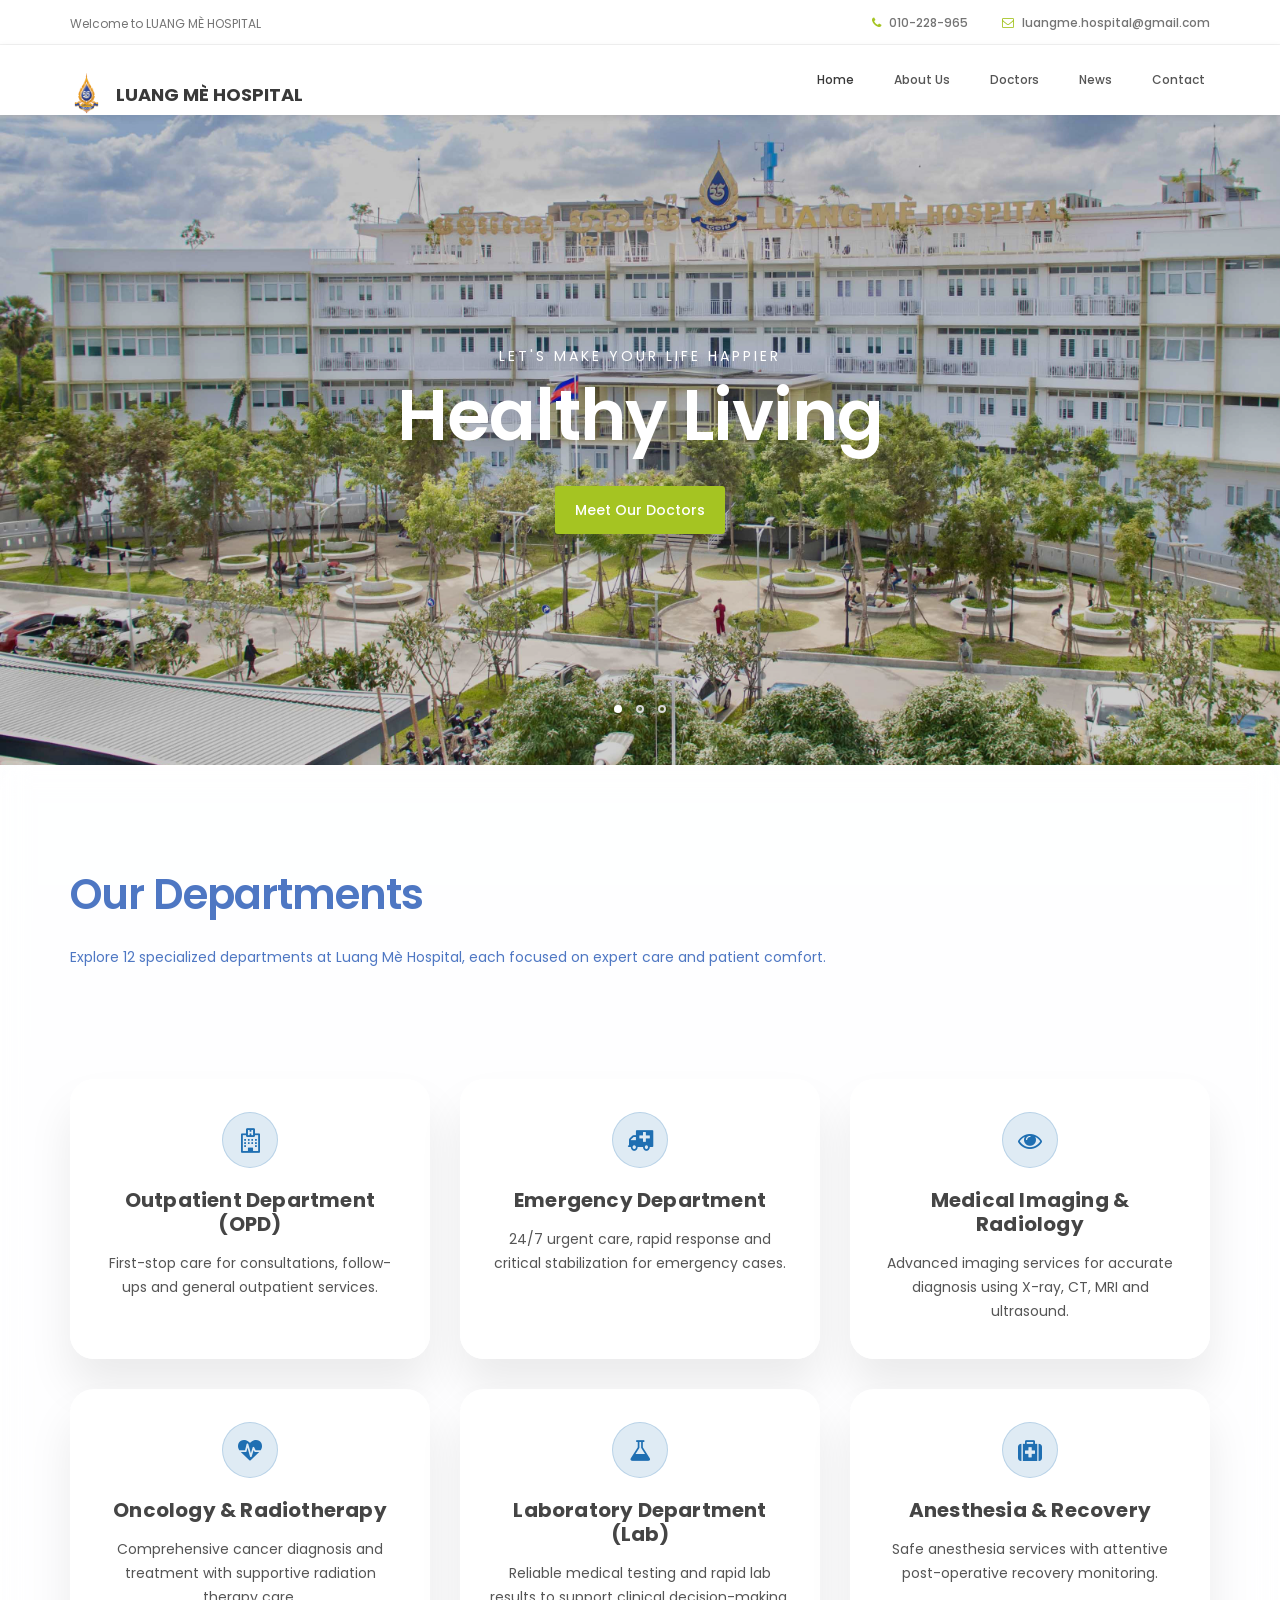
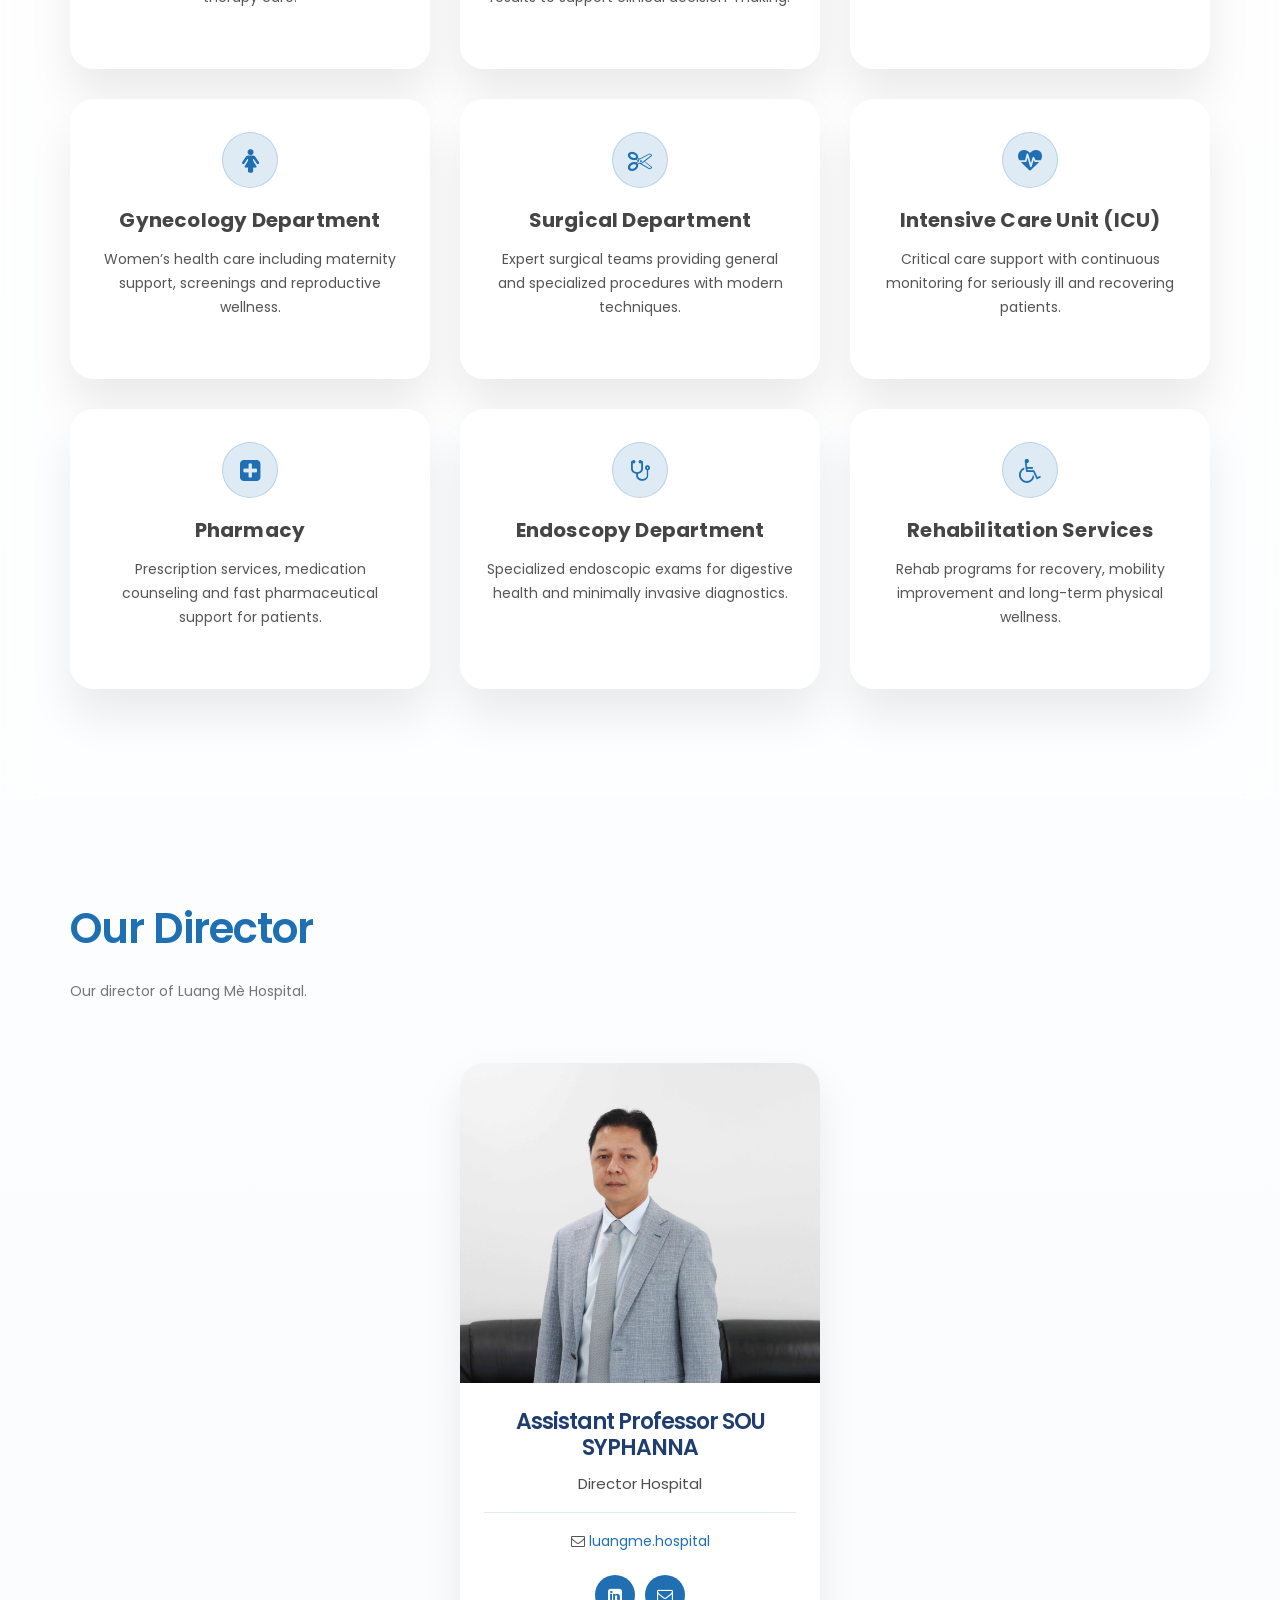
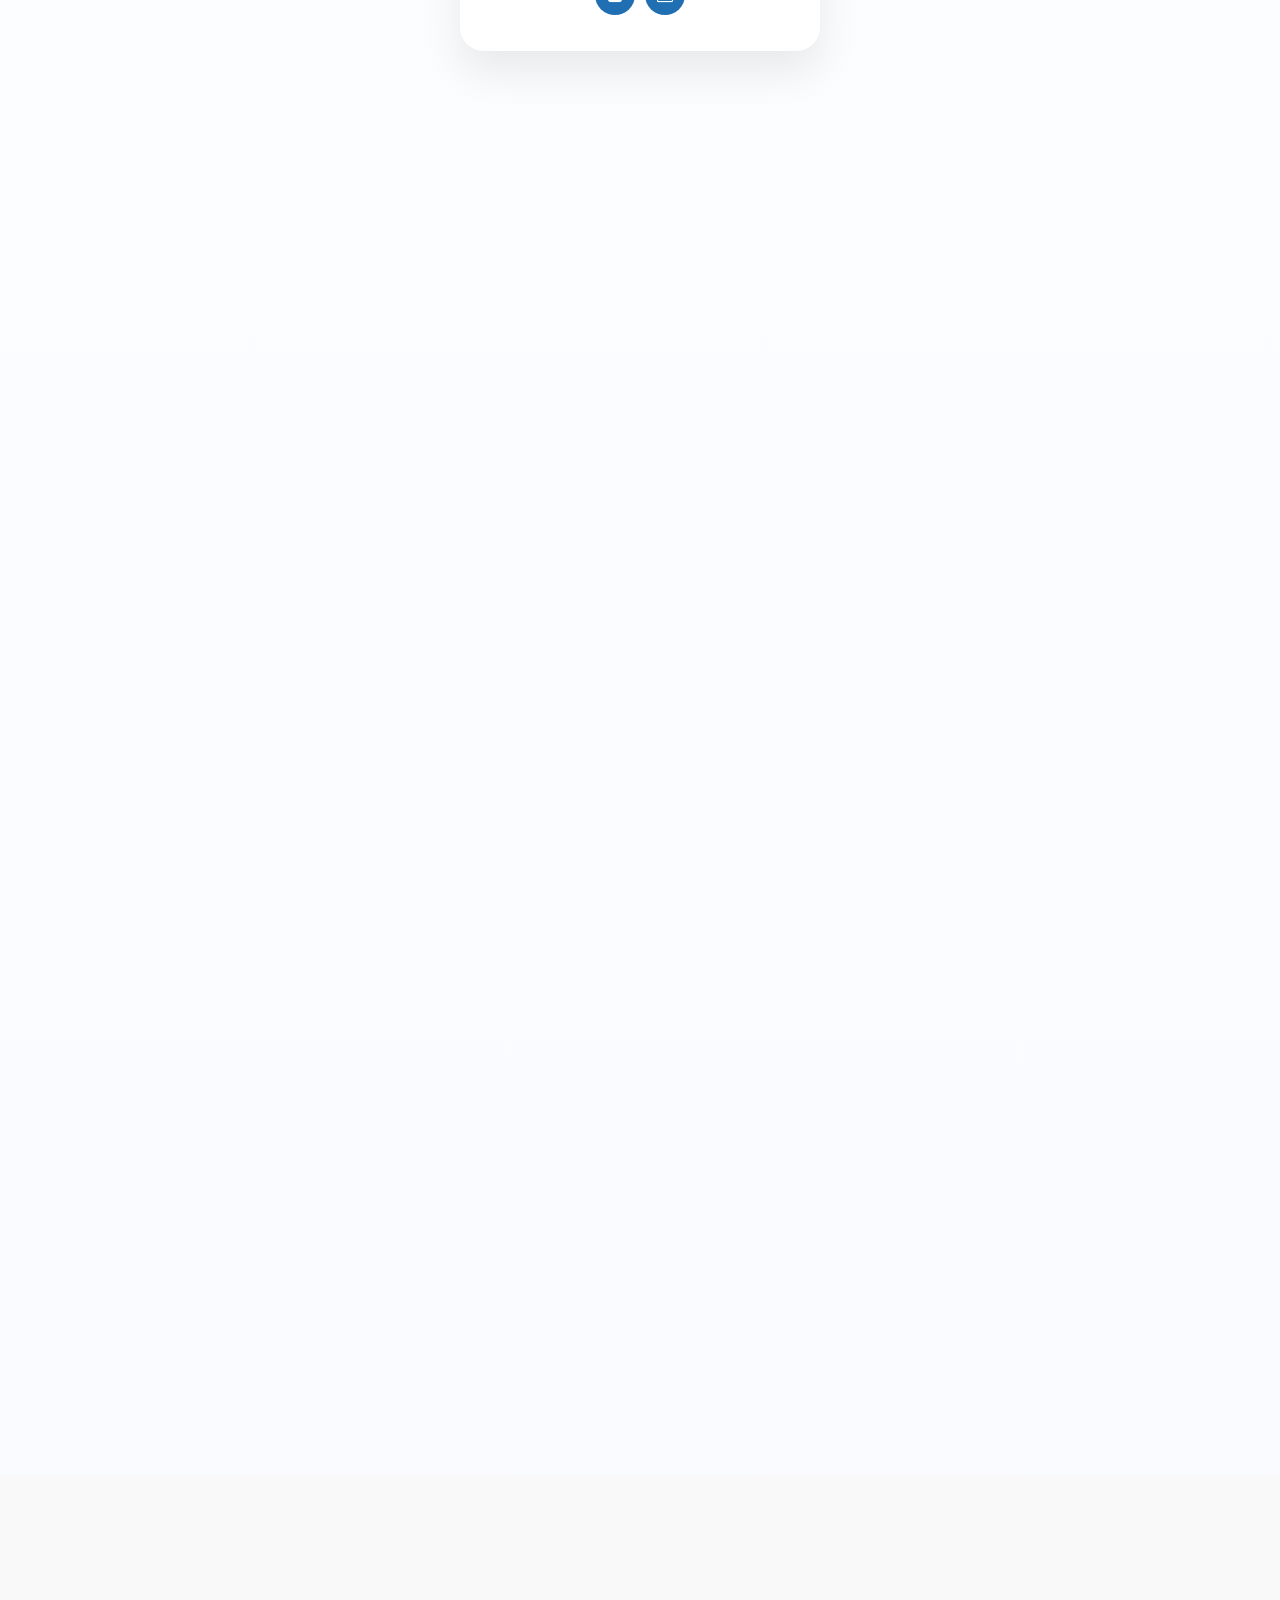
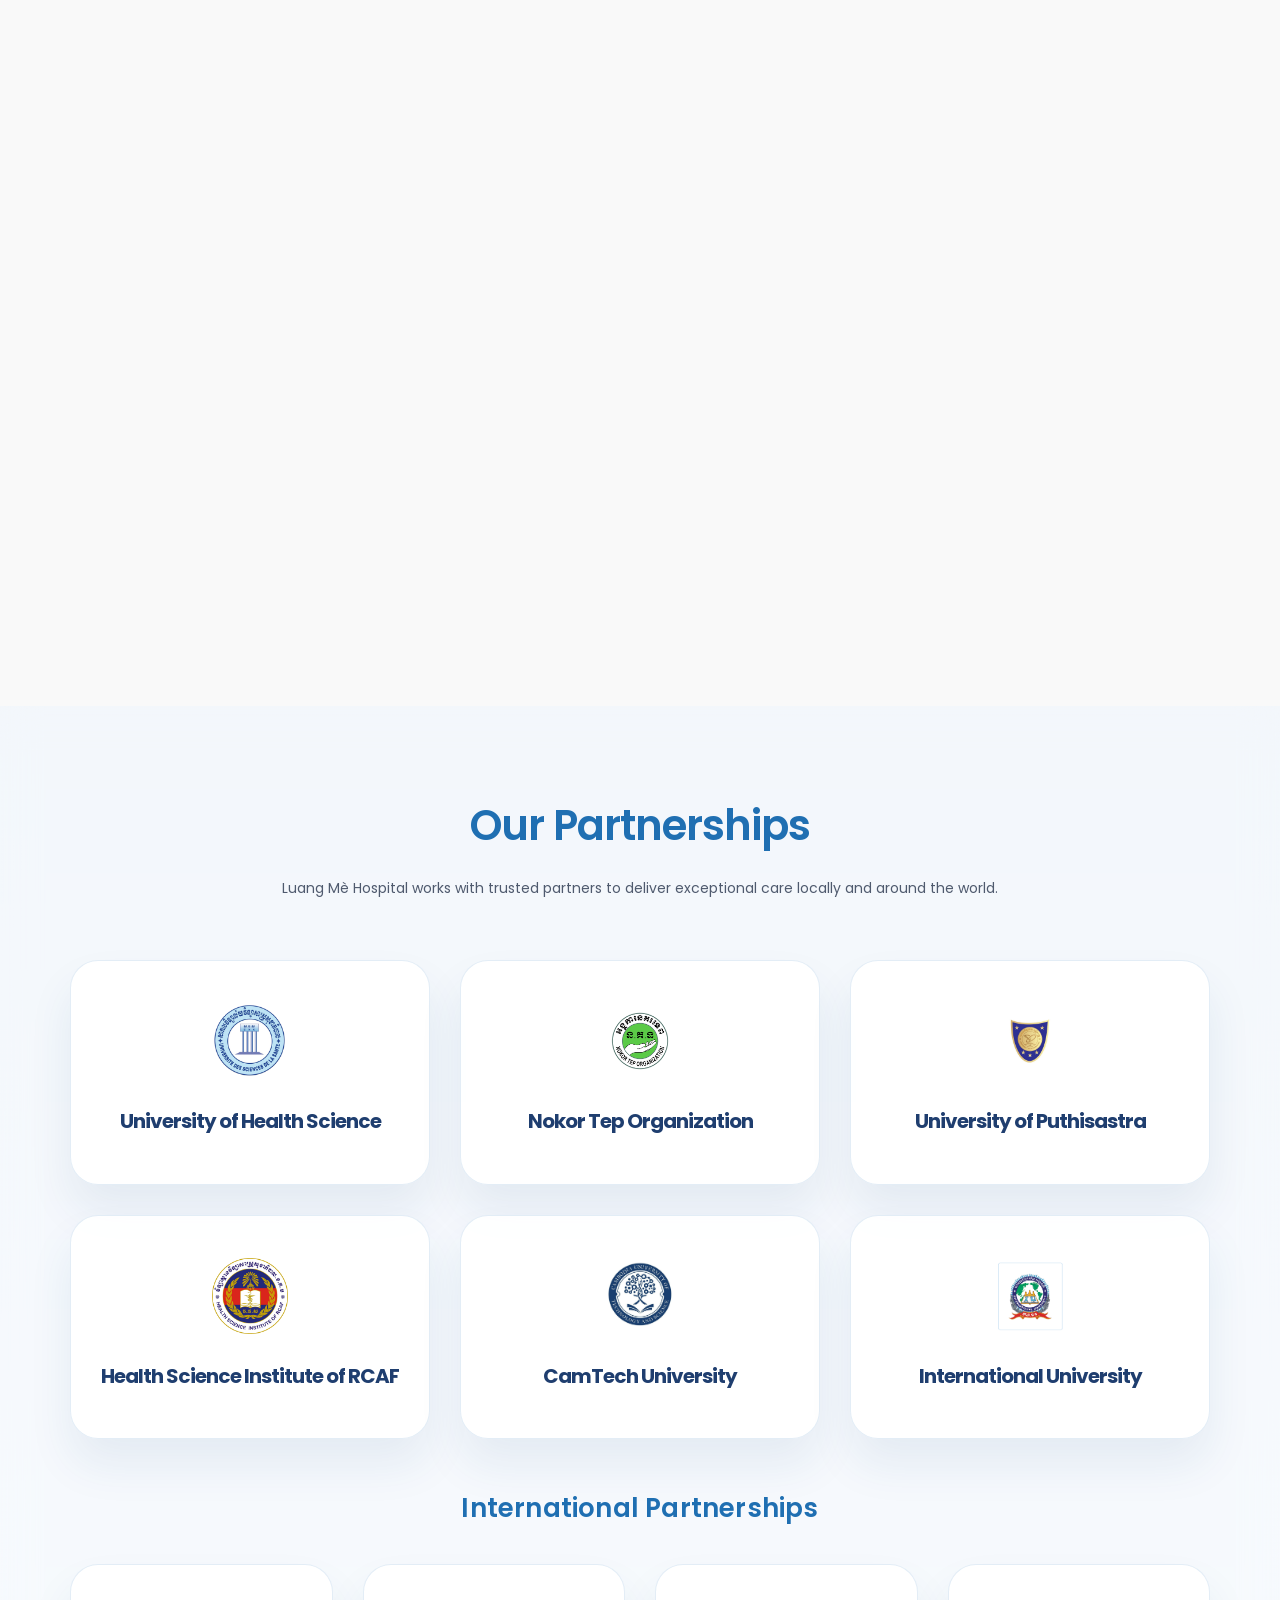
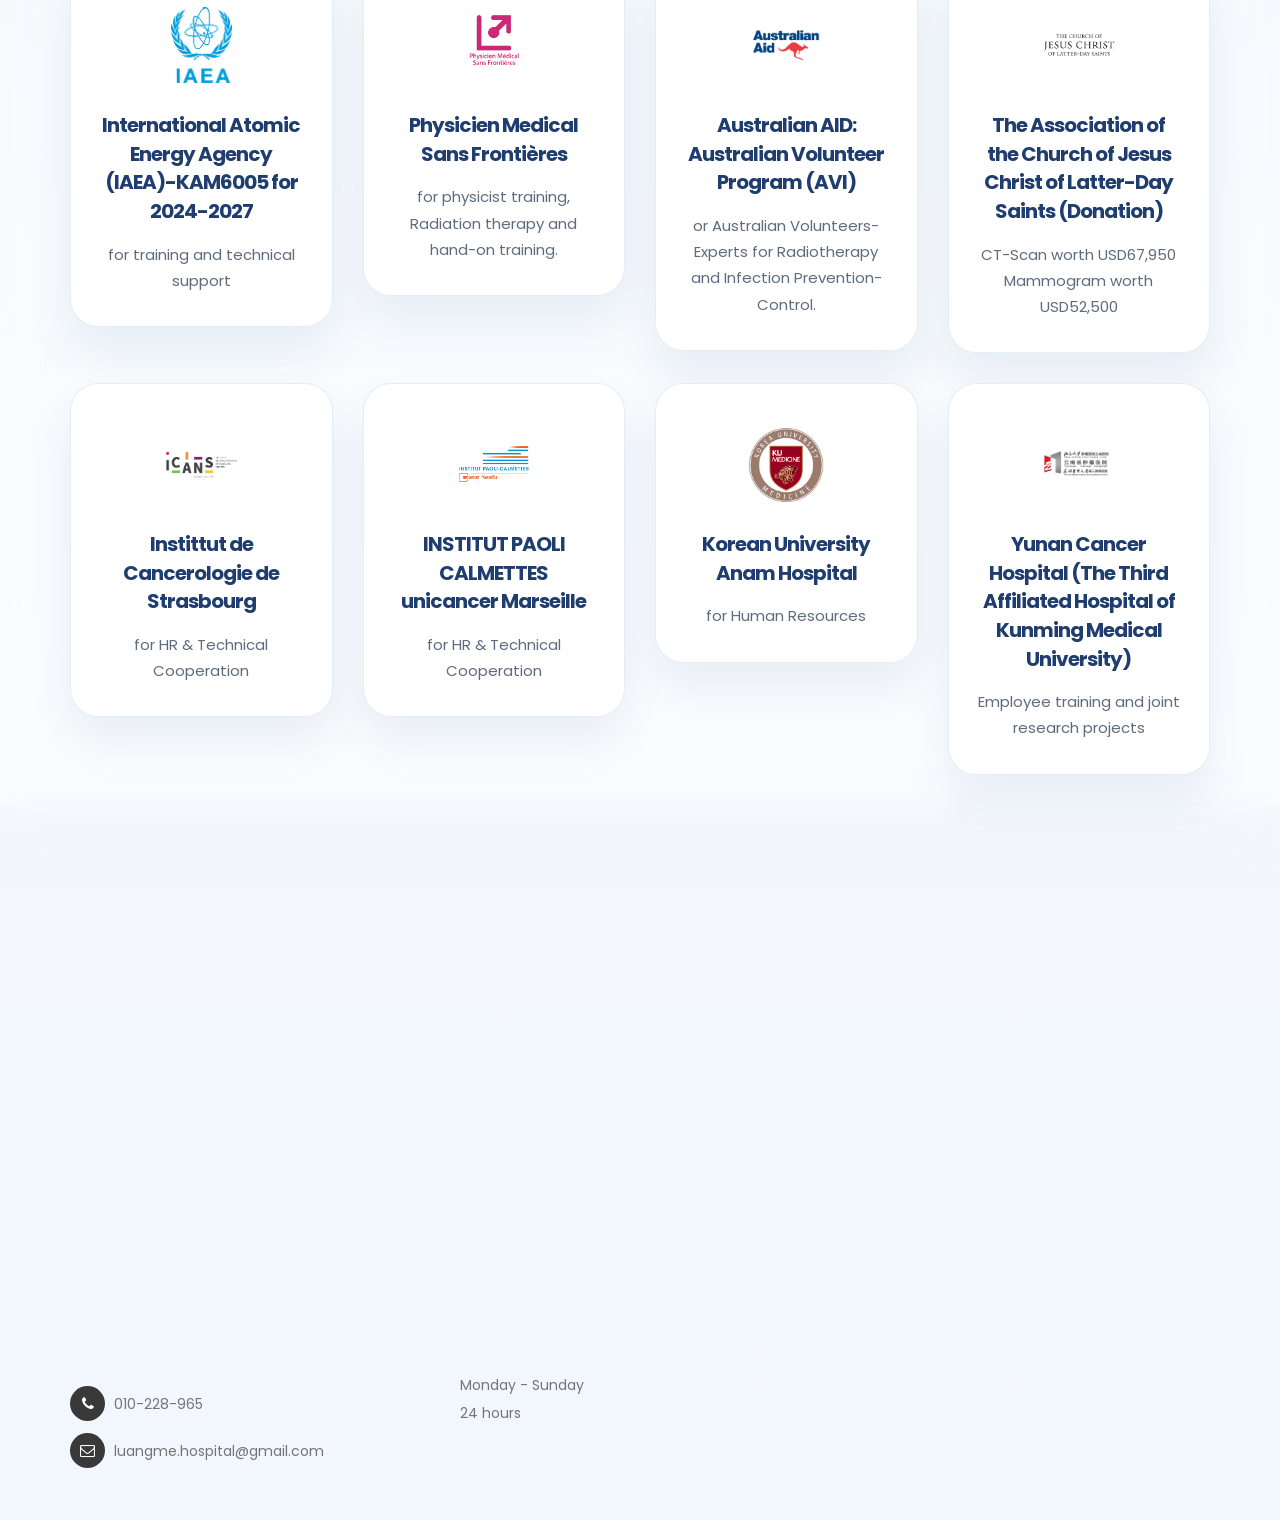
==== commit cb2cc272: "chore: update index.html and prepare for deploy" ====
--- a/index.html
+++ b/index.html
@@ -2,7 +2,7 @@
 <html lang="en">
 <head>
 
-     <title>Health - Medical Website Template</title>
+     <title>LUANG MÈ HOSPITAL</title>
 <!--
 
 Template 2098 Health
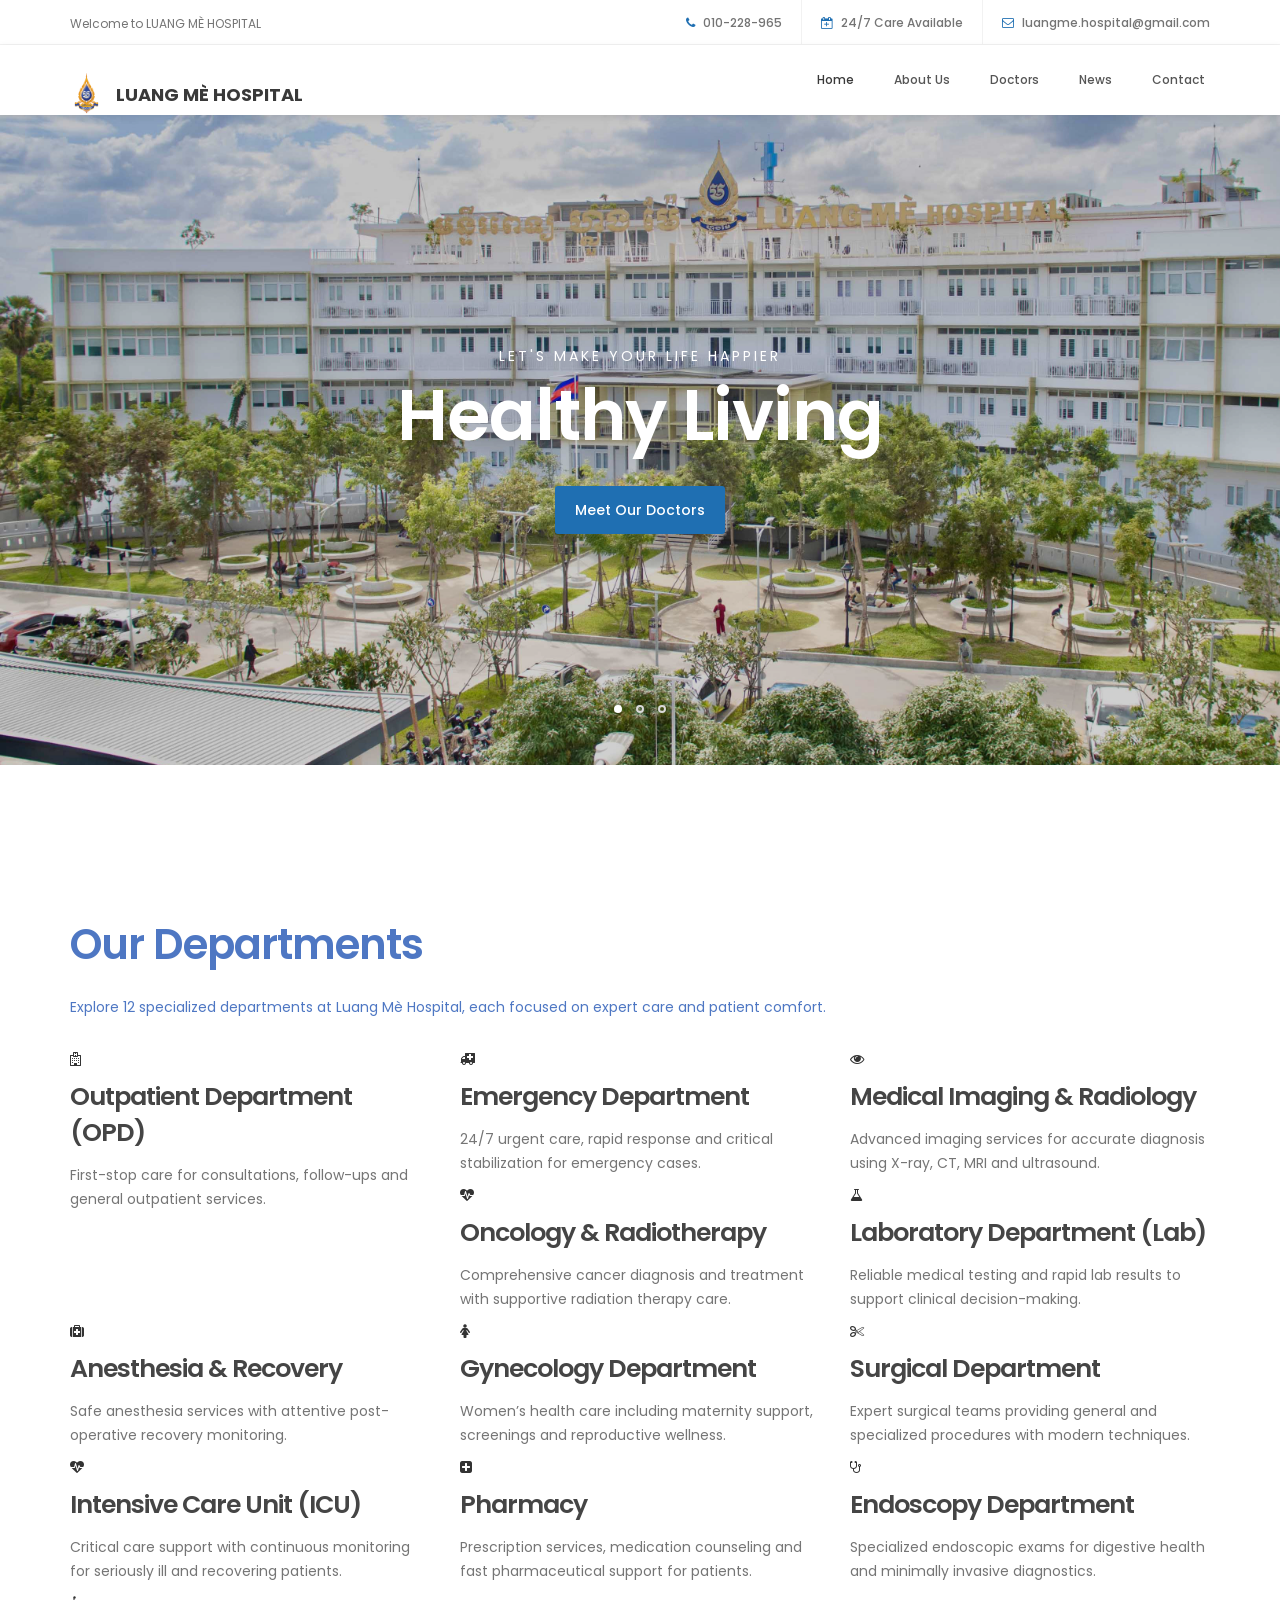
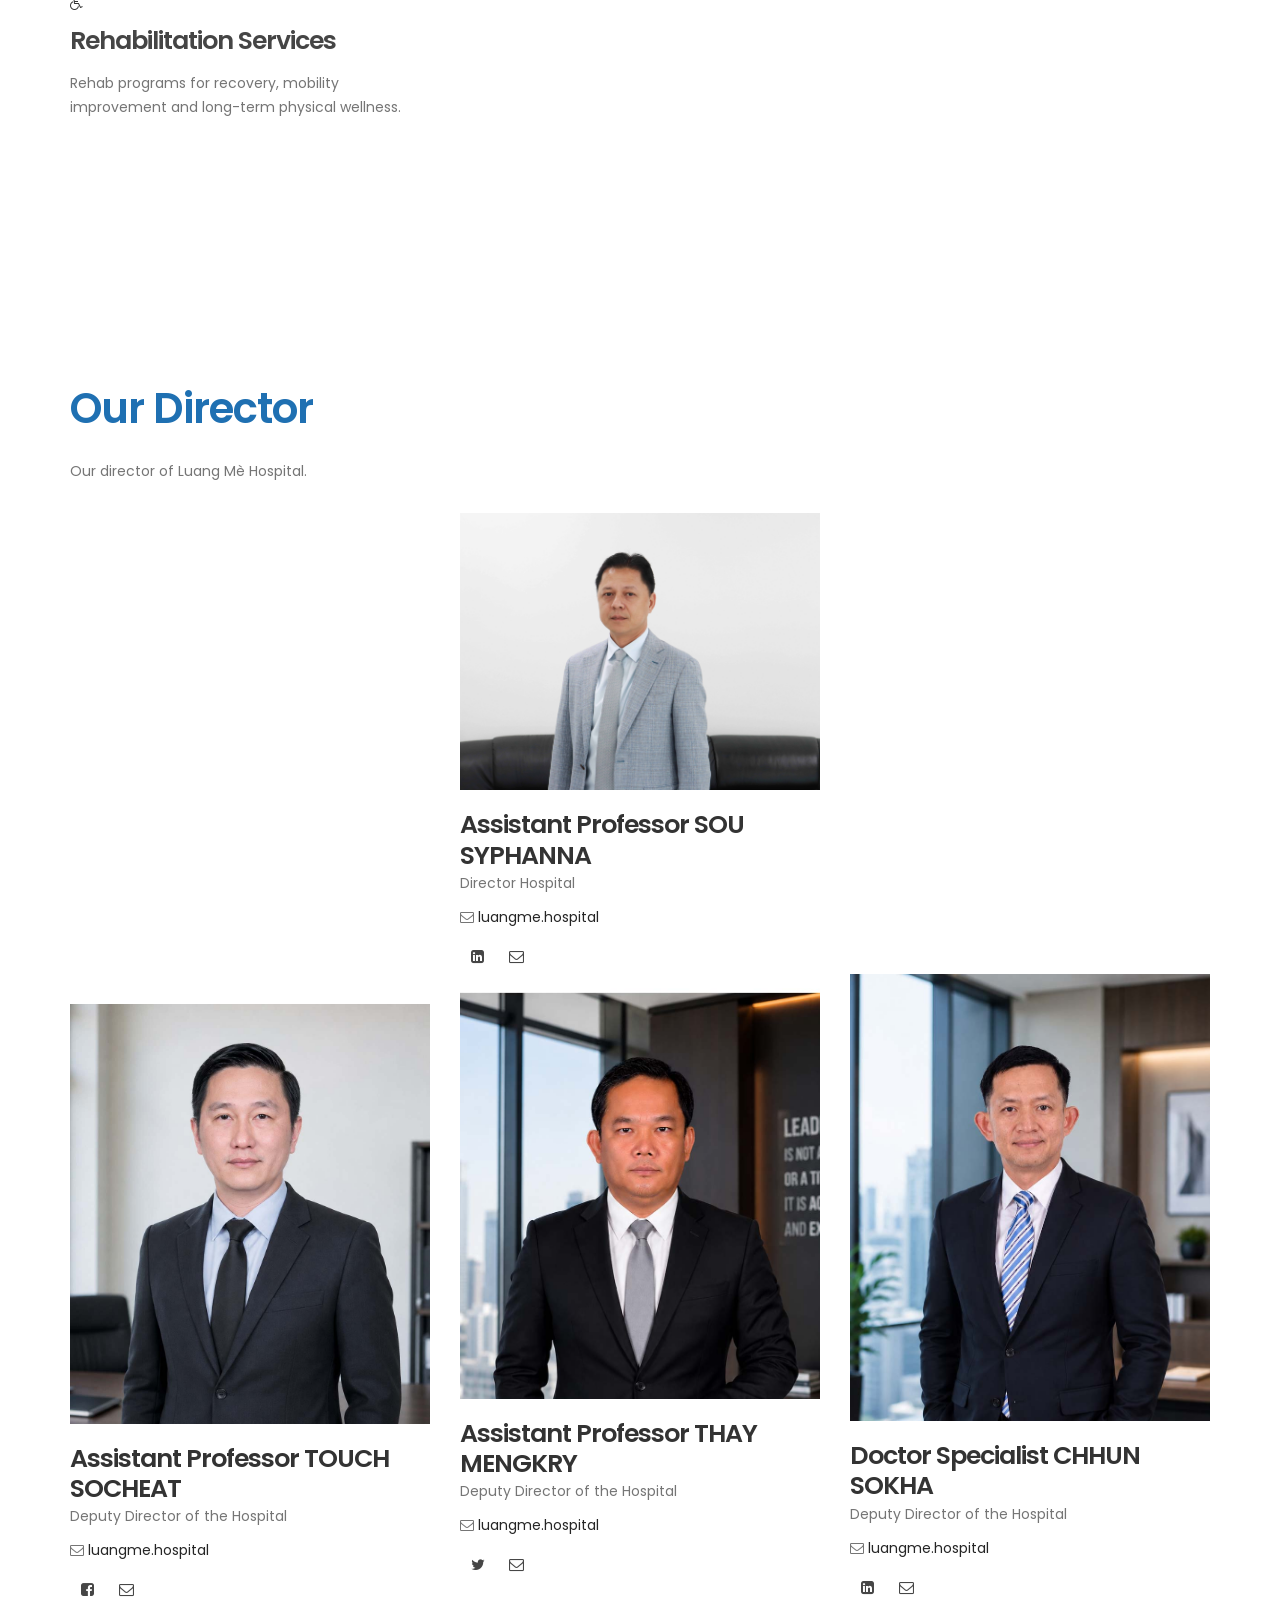
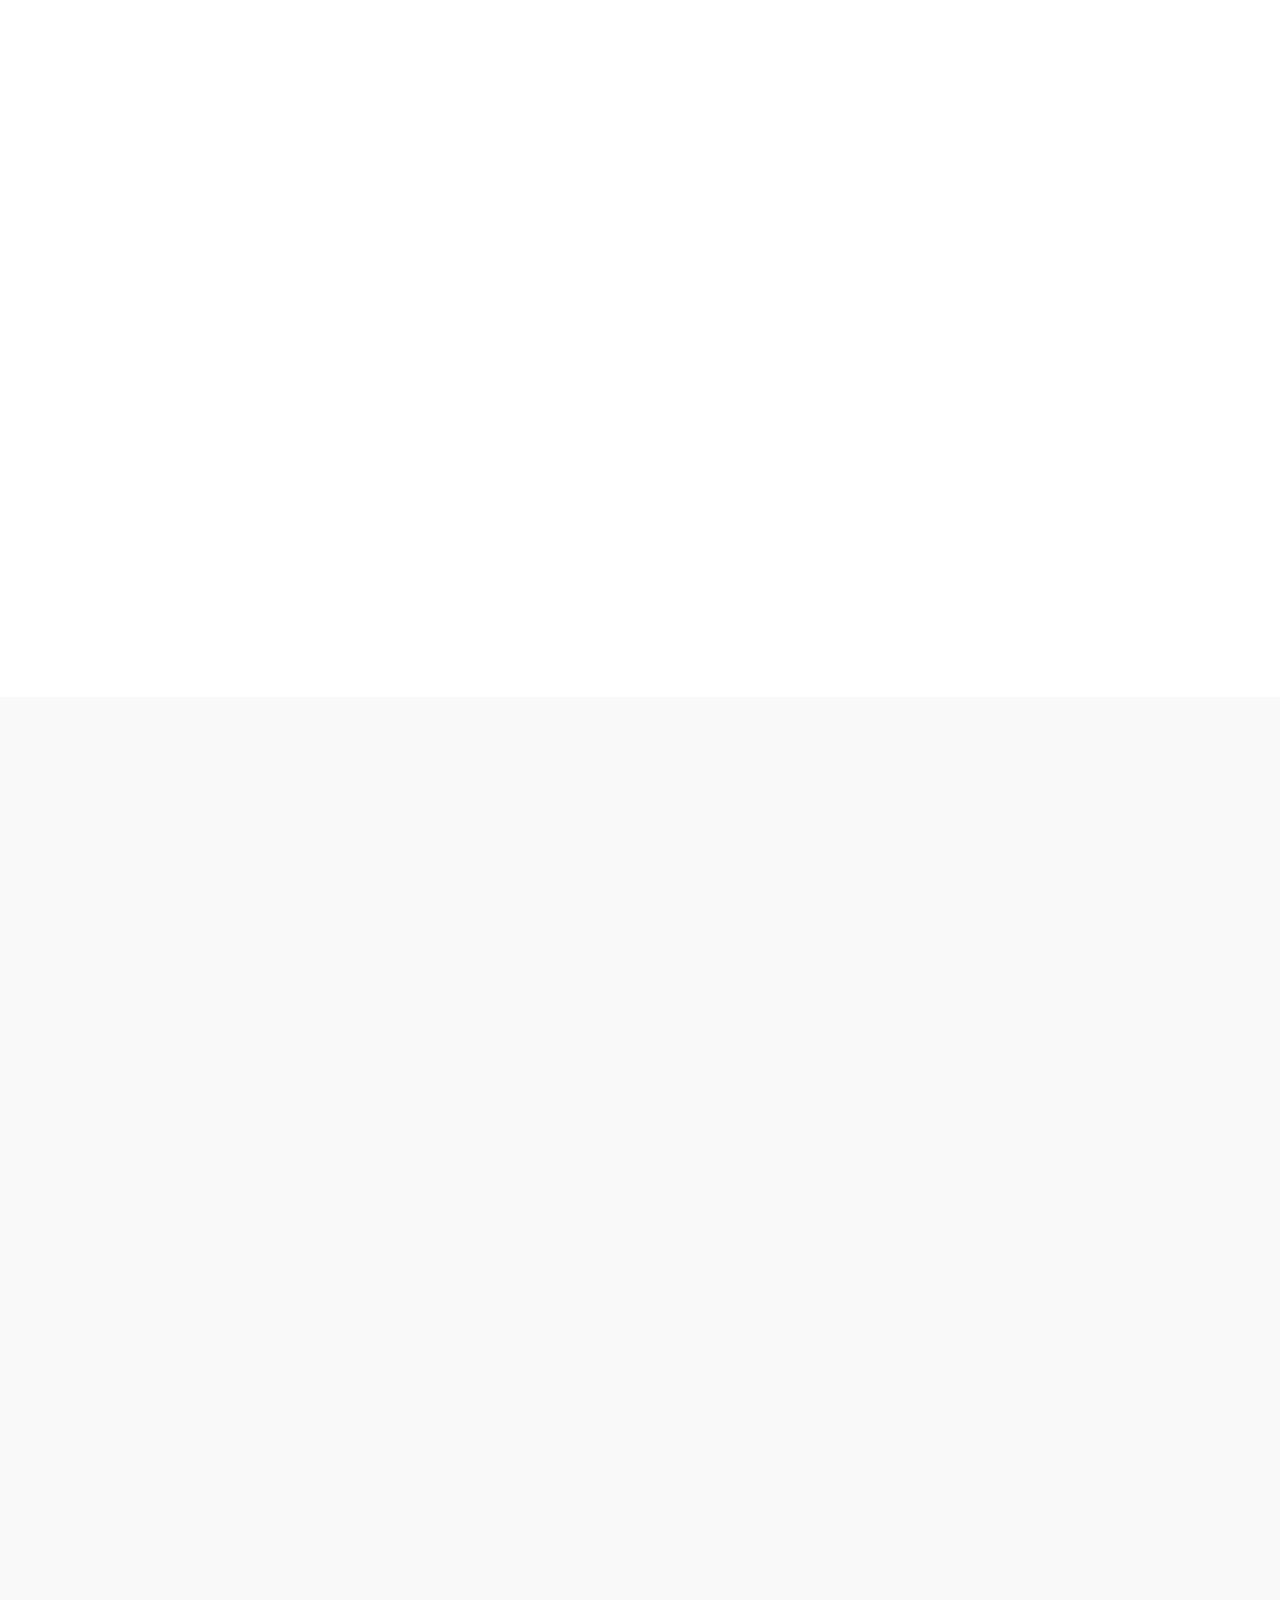
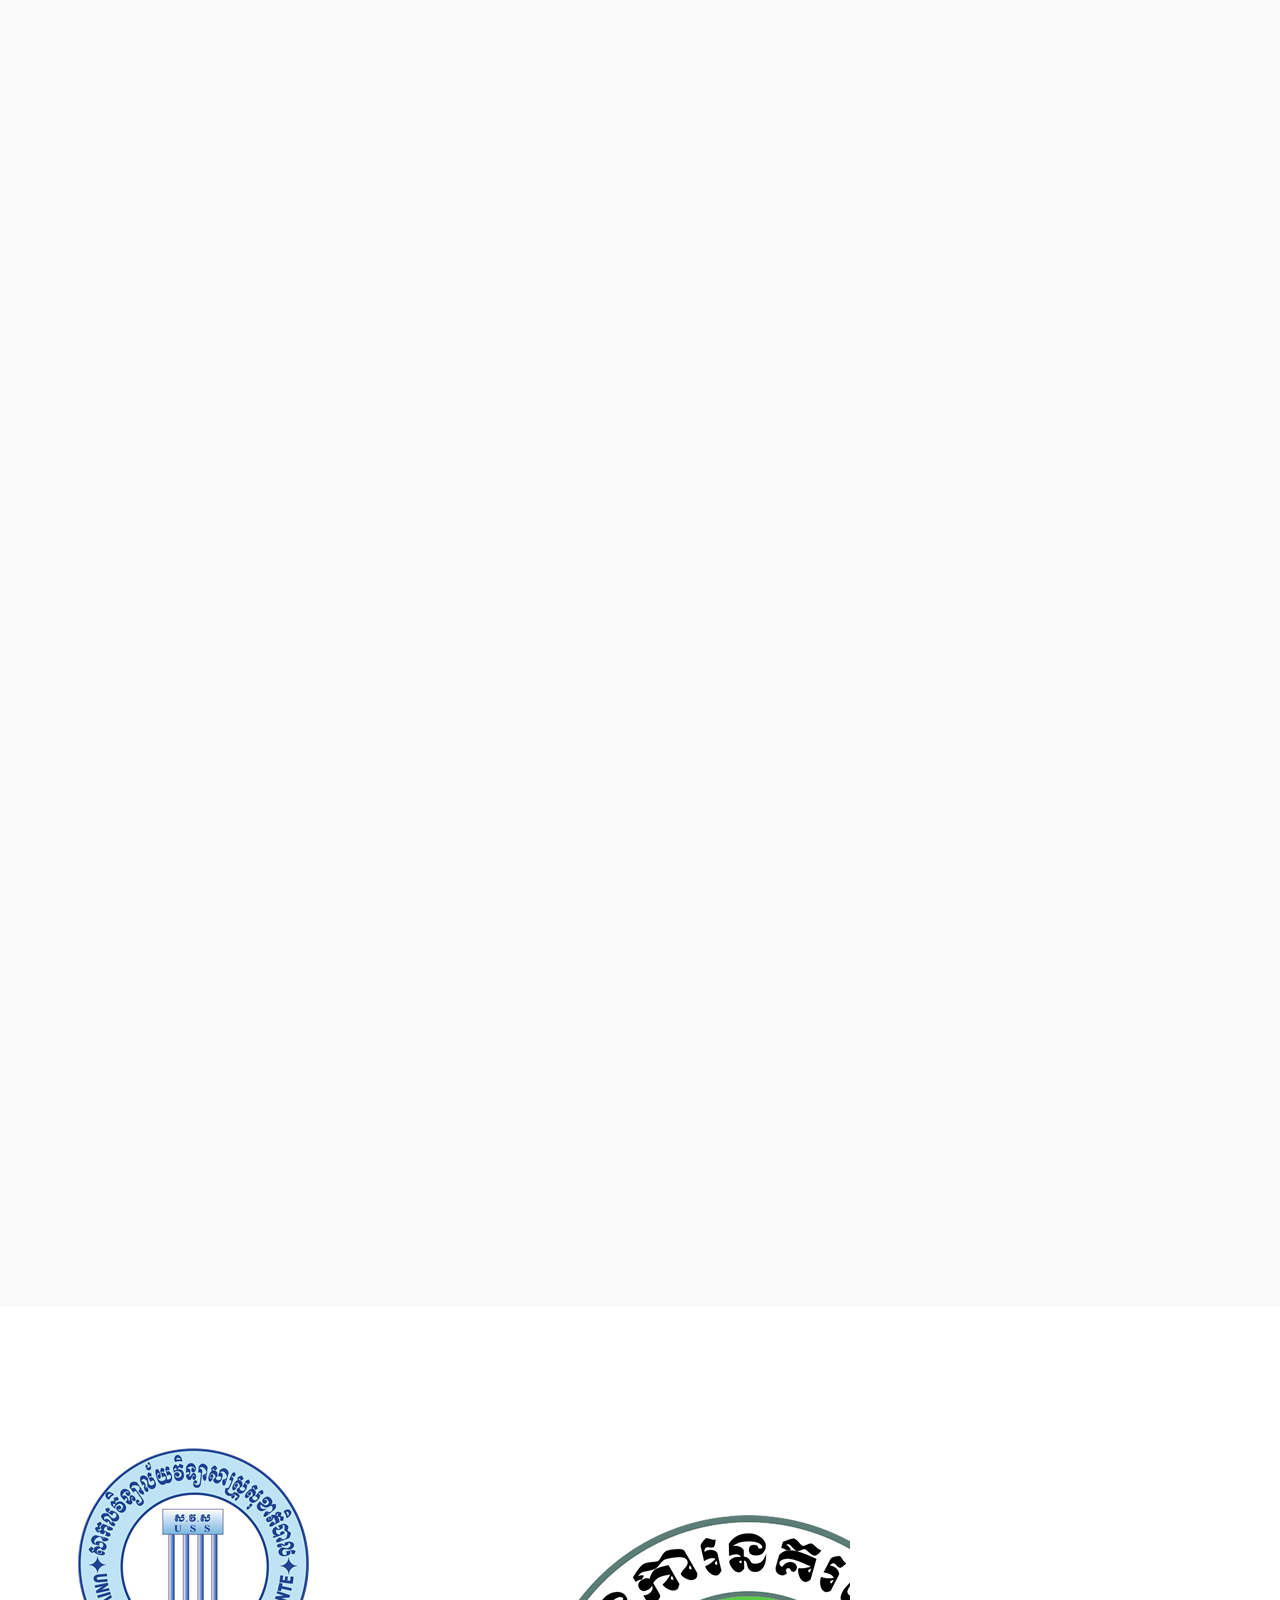
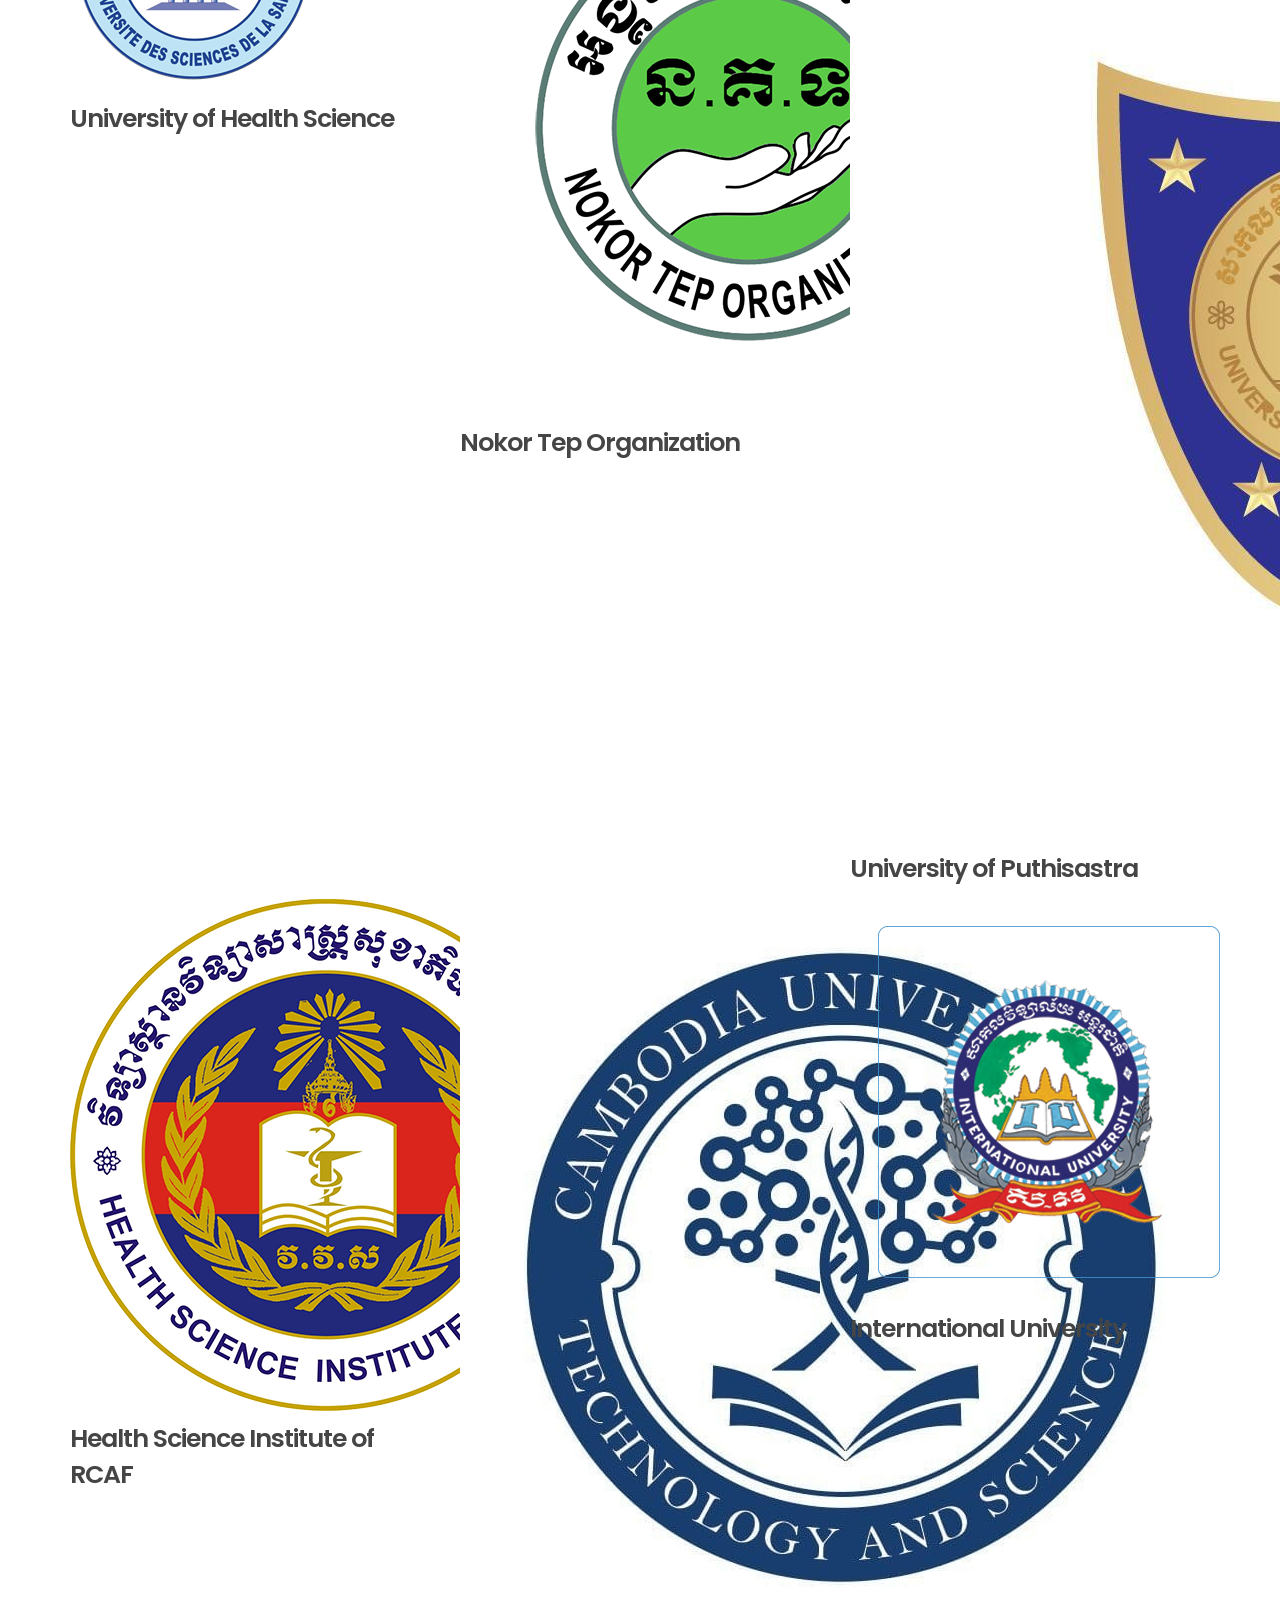
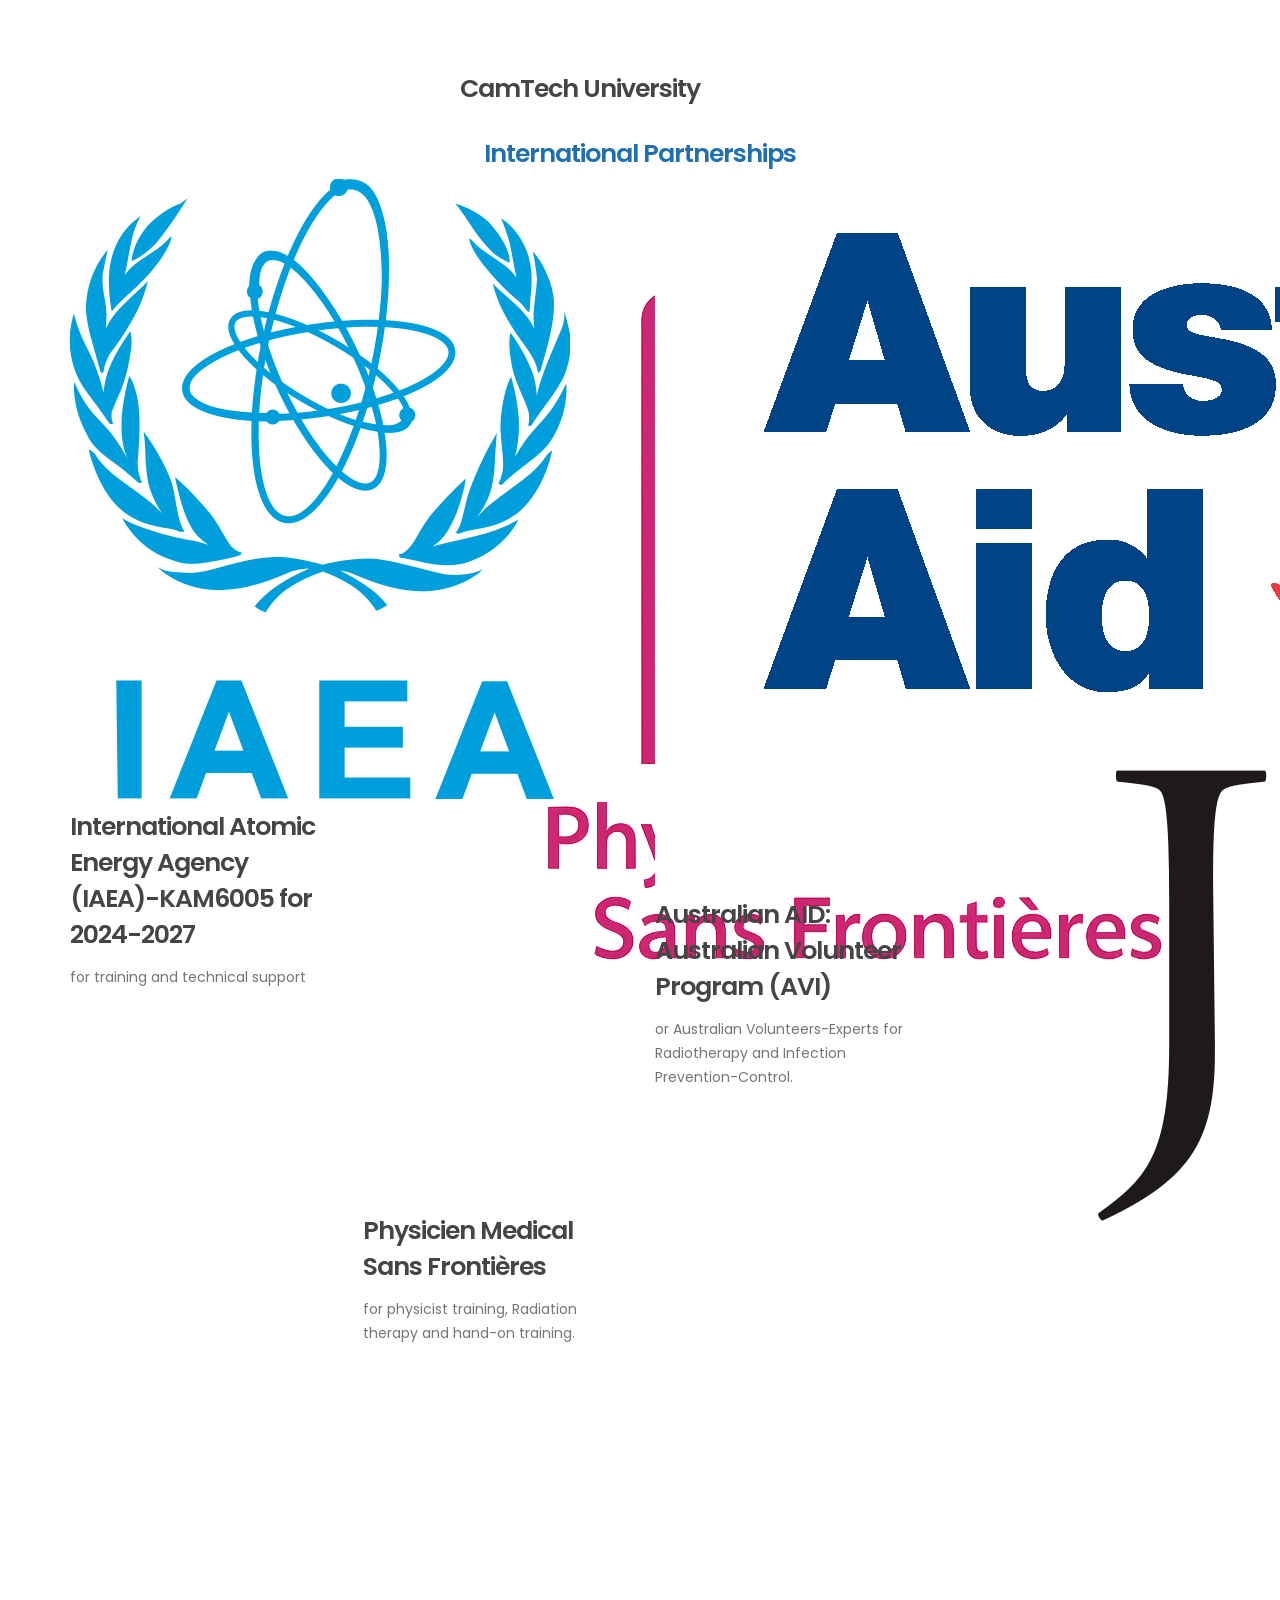
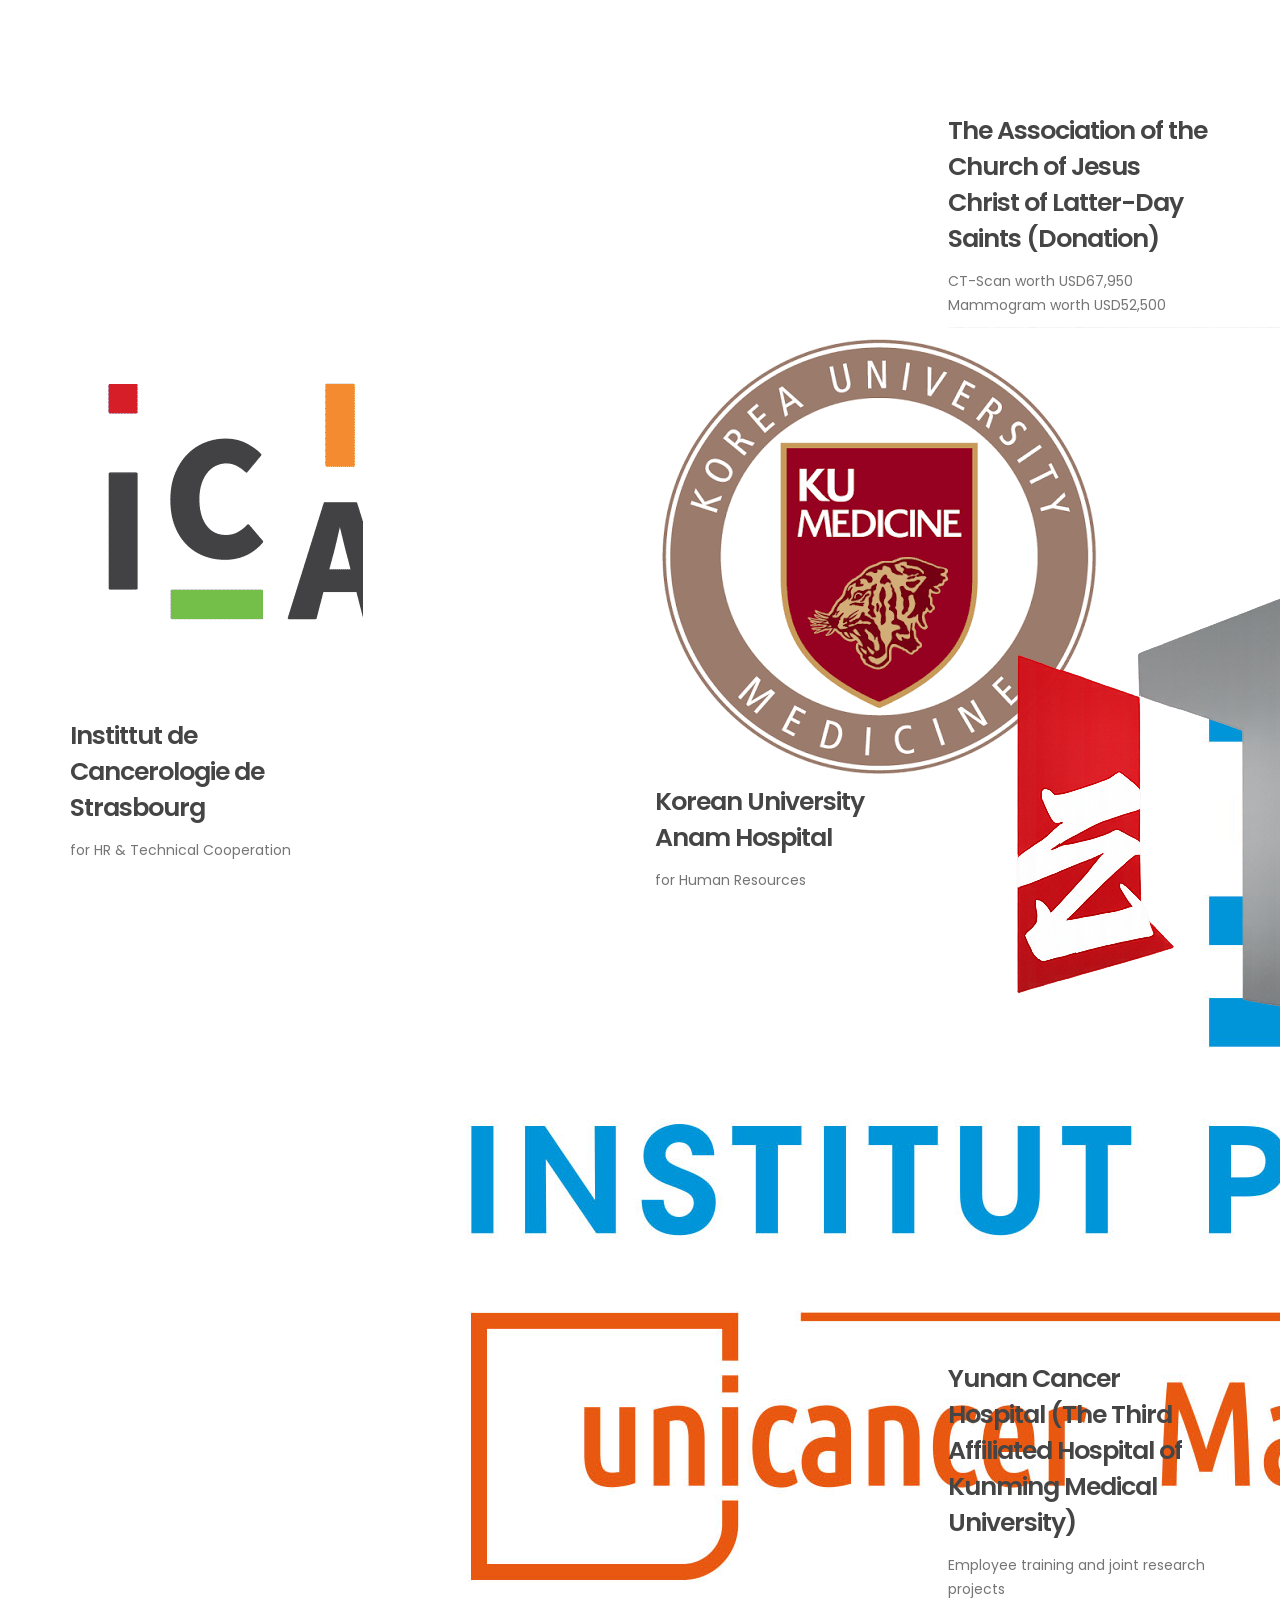
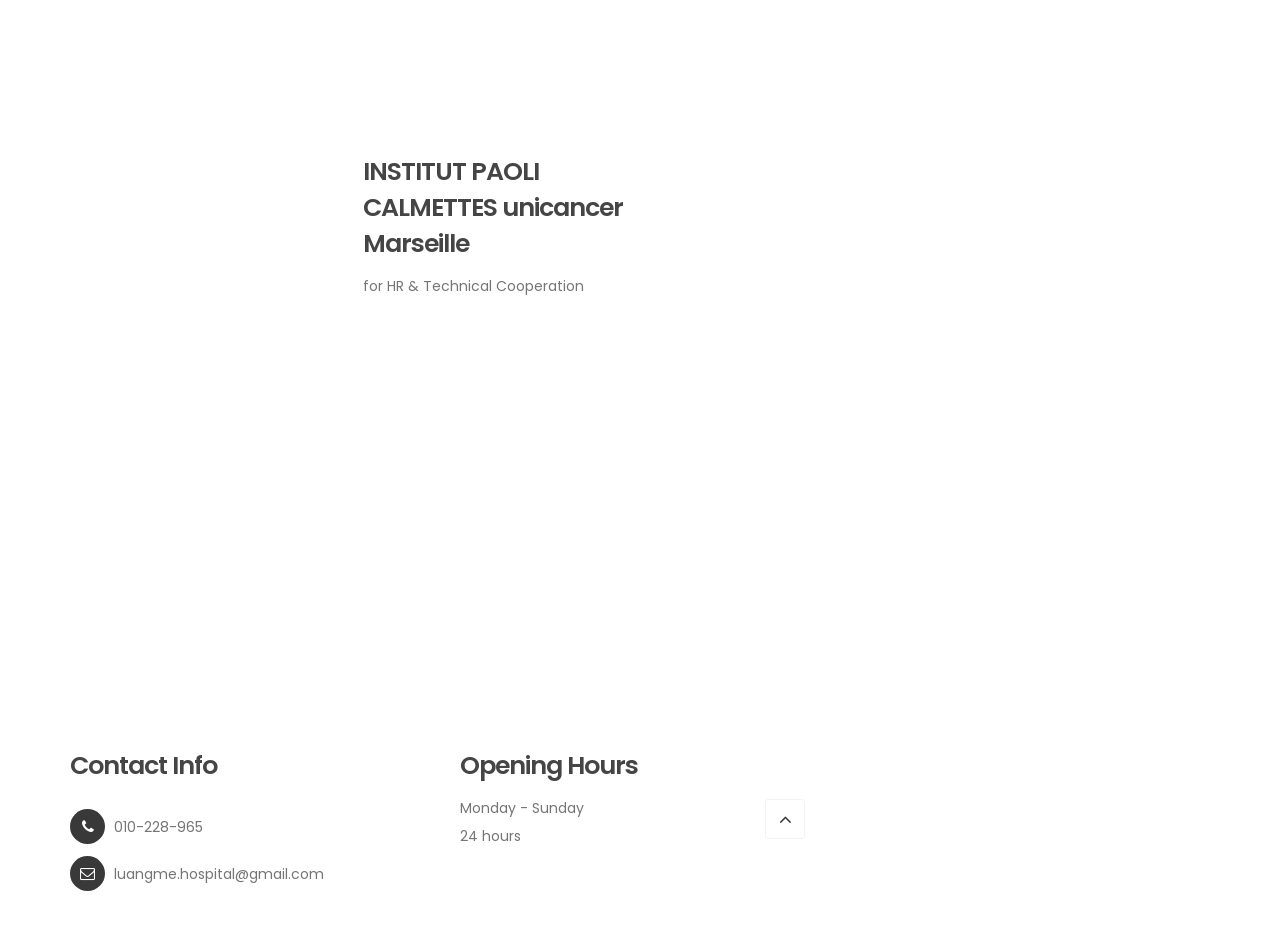
==== commit cc7e4936: "Remove local metadata files" ====
--- a/index.html
+++ b/index.html
@@ -25,57 +25,7 @@
 
      <!-- MAIN CSS -->
      <link rel="stylesheet" href="css/tooplate-style.css">
-     <style>
-          body { background: linear-gradient(180deg, rgba(255,255,255,0.98), rgba(242,247,253,0.98)); }
-          section#about { position: relative; padding: 100px 0 80px; background: rgba(255,255,255,0.22); }
-          section#about::before { content: ''; position: absolute; inset: 0; background: rgba(255,255,255,0.18); backdrop-filter: blur(14px); -webkit-backdrop-filter: blur(14px); }
-          section#about .container { position: relative; z-index: 1; }
-          section#about .section-title { margin-bottom: 50px; }
-          .glass-card { background: rgba(255,255,255,0.96); border: 1px solid rgba(255,255,255,0.9); border-radius: 24px; box-shadow: 0 28px 45px rgba(0,0,0,0.08); padding: 32px 26px; min-height: 280px; display: flex; flex-direction: column; align-items: center; text-align: center; transition: transform 0.3s ease, box-shadow 0.3s ease; }
-          .glass-card:hover { transform: translateY(-10px); box-shadow: 0 30px 55px rgba(0,0,0,0.14); }
-          .glass-card .dept-sticker { display: inline-flex; width: 56px; height: 56px; border-radius: 50%; background: rgba(31,111,178,0.14); color: #1f6fb2; align-items: center; justify-content: center; margin-bottom: 20px; font-size: 24px; border: 1px solid rgba(31,111,178,0.2); }
-          .glass-card h4 { margin: 0 0 14px; font-size: 20px; font-weight: 700; letter-spacing: 0.2px; line-height: 1.2; }
-          .glass-card p { margin: 0; color: #555; line-height: 1.7; flex: 1; }
-          section#about .row > [class*="col-"] { margin-bottom: 30px; }
-          .section-title.white-title h2, .section-title.white-title p { color: #fff; }
-          #team .team-grid { margin-top: 30px; }
-          #team .team-grid > [class*="col-"] { margin-bottom: 30px; }
-          #team .doctor-card { background: rgba(255,255,255,0.98); border-radius: 24px; overflow: hidden; box-shadow: 0 20px 40px rgba(0,0,0,0.08); transition: transform 0.3s ease, box-shadow 0.3s ease; display: flex; flex-direction: column; height: 100%; }
-          #team .doctor-card:hover { transform: translateY(-8px); box-shadow: 0 28px 48px rgba(0,0,0,0.14); }
-          #team .doctor-card img { width: 100%; height: 320px; object-fit: cover; display: block; }
-          #team .doctor-info { padding: 26px 24px 24px; text-align: center; display: flex; flex-direction: column; flex: 1; }
-          #team .doctor-info h3 { margin: 0 0 10px; font-size: 22px; color: #1f3e6f; }
-          #team .doctor-info p { margin: 0 0 16px; color: #4d4d4d; font-size: 15px; }
-          #team .doctor-contact-info { border-top: 1px solid rgba(31,111,178,0.14); padding-top: 16px; margin-top: auto; }
-          #team .doctor-contact-info p { margin-bottom: 8px; color: #555; font-size: 14px; }
-          #team .doctor-contact-info a { color: #1f6fb2; text-decoration: none; }
-          #team .doctor-card .social-icon { justify-content: center; gap: 10px; margin-top: 14px; display: flex; padding-bottom: 12px; }
-          #team .doctor-card .social-icon li a { width: 40px; height: 40px; line-height: 40px; font-size: 16px; background: #1f6fb2; color: #fff; border-radius: 50%; transition: background 0.3s ease; }
-          #team .doctor-card .social-icon li a:hover { background: #154a82; }
-          section#news .row { row-gap: 32px; }
-          section#news .col-md-4 { margin-bottom: 32px; }
-          section#news .news-thumb { padding-bottom: 20px; }
-          .partnership-section { position: relative; padding: 90px 0 80px; background: linear-gradient(180deg, rgba(17,100,173,0.08), rgba(245,248,255,0.98)); }
-          .partnership-section::before { content: ''; position: absolute; inset: 0; background: rgba(255,255,255,0.55); backdrop-filter: blur(18px); -webkit-backdrop-filter: blur(18px); pointer-events: none; }
-          .partnership-section .container { position: relative; z-index: 1; }
-          .partnership-section .section-title, .partnership-section .subsection-title { margin-bottom: 40px; }
-          .partnership-section .section-title h2, .partnership-section .subsection-title h3 { color: #16355f; }
-          .partnership-section .section-title p, .partnership-section .subsection-title p { color: #4f5a6e; max-width: 760px; margin: 0 auto; }
-          .partnership-section .subsection-title h3 { margin-top: 24px; font-size: 26px; letter-spacing: 0.2px; }
-          .partnership-section .partner-card { background: rgba(255,255,255,0.92); border-radius: 28px; padding: 32px 28px; min-height: 220px; box-shadow: 0 26px 45px rgba(29,76,122,0.08); transition: transform 0.3s ease, box-shadow 0.3s ease; text-align: center; border: 1px solid rgba(31,111,178,0.12); }
-          .partnership-section .partner-card:hover { transform: translateY(-8px); box-shadow: 0 30px 55px rgba(29,76,122,0.12); }
-          .partnership-section .partner-logo { display: inline-flex; width: 96px; height: 96px; padding: 10px; align-items: center; justify-content: center; border-radius: 0; background: transparent; color: #1f6fb2; font-size: 32px; margin-bottom: 18px; border: none; overflow: hidden; }
-          .partnership-section .partner-logo img { max-width: 100%; max-height: 100%; object-fit: contain; }
-          .partnership-section .partner-logo.partner-logo--img { border-radius: 0; }
-          .partnership-section .partner-logo.partner-logo--icon { border-radius: 0; }
-          .partnership-section .partner-card h4 { margin: 0 0 14px; font-size: 20px; font-weight: 700; color: #1f3e6f; }
-          .partnership-section .partner-card p { margin: 0; font-size: 15px; color: #5e6b7e; line-height: 1.75; }
-          .partnership-section .partner-grid [class*="col-"] { margin-bottom: 30px; }
-          @media (max-width: 767px) {
-               .partnership-section .partner-card { padding: 24px 20px; }
-               .partnership-section .partner-logo { width: 80px; height: 80px; font-size: 28px; padding: 8px; }
-          }
-     </style>
+     <link rel="stylesheet" href="css/custom.css">
 
 </head>
 <body id="top" data-spy="scroll" data-target=".navbar-collapse" data-offset="50">
@@ -101,7 +51,8 @@
                          
                     <div class="col-md-8 col-sm-7 text-align-right">
                          <span class="phone-icon"><i class="fa fa-phone"></i> 010-228-965</span>
-                         <span class="email-icon"><i class="fa fa-envelope-o"></i> <a href="#">luangme.hospital@gmail.com</a></span>
+                         <span class="date-icon"><i class="fa fa-calendar-plus-o"></i> 24/7 Care Available</span>
+                         <span class="email-icon"><i class="fa fa-envelope-o"></i> <a href="mailto:luangme.hospital@gmail.com">luangme.hospital@gmail.com</a></span>
                     </div>
 
                </div>
@@ -160,8 +111,8 @@
                               <div class="item item-second">
                                    <div class="caption">
                                         <div class="col-md-offset-1 col-md-10">
-                                             <h3>Aenean luctus lobortis tellus</h3>
-                                             <h1>New Lifestyle</h1>
+                                             <h3>Providing advanced medical services</h3>
+                                             <h1>Expert Care</h1>
                                              <a href="#about" class="section-btn btn btn-default btn-gray smoothScroll">More About Us</a>
                                         </div>
                                    </div>
@@ -170,8 +121,8 @@
                               <div class="item item-third">
                                    <div class="caption">
                                         <div class="col-md-offset-1 col-md-10">
-                                             <h3>Pellentesque nec libero nisi</h3>
-                                             <h1>Your Health Benefits</h1>
+                                             <h3>Dedicated to community wellness</h3>
+                                             <h1>Compassionate Healing</h1>
                                              <a href="#news" class="section-btn btn btn-default btn-blue smoothScroll">Read Stories</a>
                                         </div>
                                    </div>
@@ -629,54 +580,6 @@
                                         <img src="images/logo_hospital.png" class="img-responsive" alt="">
                                         <div class="author-info">
                                              <h5>Andrio Abero</h5>
-                                             <p>Online Advertising</p>
-                                        </div>
-                                   </div>
-                              </div>
-                         </div>
-                    </div>
-
-                    <div class="col-md-4 col-sm-6">
-                         <!-- NEWS THUMB -->
-                         <div class="news-thumb wow fadeInUp" data-wow-delay="0.6s">
-                              <a href="news-detail.html">
-                                   <img src="images/recovery.jpg" class="img-responsive" alt="">
-                              </a>
-                              <div class="news-info">
-                                   <span></span>
-                                   <h3><a href="news-detail.html">Anesthesia & Recovery</a></h3>
-                                   <p></p>
-                                   <div class="author">
-                                        <img src="images/logo_hospital.png" class="img-responsive" alt="">
-                                        <div class="author-info">
-                                             <h5>Andrio Abero</h5>
-                                             <p>Online Advertising</p>
-                                        </div>
-                                   </div>
-                              </div>
-                         </div>
-                    </div>
-                    <div class="col-md-4 col-sm-6">
-                         <!-- NEWS THUMB -->
-                         <div class="news-thumb wow fadeInUp" data-wow-delay="0.8s">
-                           <a href="news-detail.html">
-                                   <img src="images/recovery.jpg" class="img-responsive" alt="">
-                              </a>
-                              <div class="news-info">
-                                   <span></span>
-                                   <h3><a href="news-detail.html">Anesthesia & Recovery</a></h3>
-                                   <p></p>
-                                   <div class="author">
-                                        <img src="images/logo_hospital.png" class="img-responsive" alt="">
-                                        <div class="author-info">
-                                             <h5>Andrio Abero</h5>
-                                             <p>Online Advertising</p>
-                                        </div>
-                                   </div>
-                              </div>
-                         </div>
-                    </div>
-               </div>
           </div>
      </section>
 
--- a/css/tooplate-style.css
+++ b/css/tooplate-style.css
@@ -84,7 +84,7 @@
   }
 
   a:hover, a:active, a:focus {
-    color: #a5c422;
+    color: #1f6fb2;
     outline: none;
   }
 
@@ -107,7 +107,7 @@
   }
 
   .section-btn {
-    background: #a5c422;
+    background: #1f6fb2;
     border: 0;
     border-radius: 3px;
     color: #ffffff;
@@ -304,7 +304,7 @@
   }
 
   header span i {
-    color: #a5c422;
+    color: #1f6fb2;
     margin-right: 5px;
   }
 
@@ -328,7 +328,7 @@
   }
 
   .navbar-default .navbar-brand .fa {
-    color: #a5c422;
+    color: #1f6fb2;
   }
 
   .navbar-default .navbar-nav li.appointment-btn {
@@ -336,7 +336,7 @@
   }
 
   .navbar-default .navbar-nav li.appointment-btn a {
-    background: #a5c422;
+    background: #1f6fb2;
     border-radius: 3px;
     color: #ffffff;
     font-weight: 600;
@@ -579,7 +579,7 @@
   -----------------------------------------*/
 
   #service {
-    background: #a5c422;
+    background: #1f6fb2;
   }
 
   #service h2,
@@ -599,7 +599,7 @@
     font-size: 50px;
     margin-bottom: 10px;
     background: #ffffff;
-    color: #a5c422;
+    color: #1f6fb2;
     width: 120px;
     height: 120px;
     line-height: 120px;
@@ -786,7 +786,7 @@
   }
 
   #appointment button#cf-submit {
-    background: #a5c422;
+    background: #1f6fb2;
     color: #ffffff;
     font-weight: 600;
     height: 55px;
